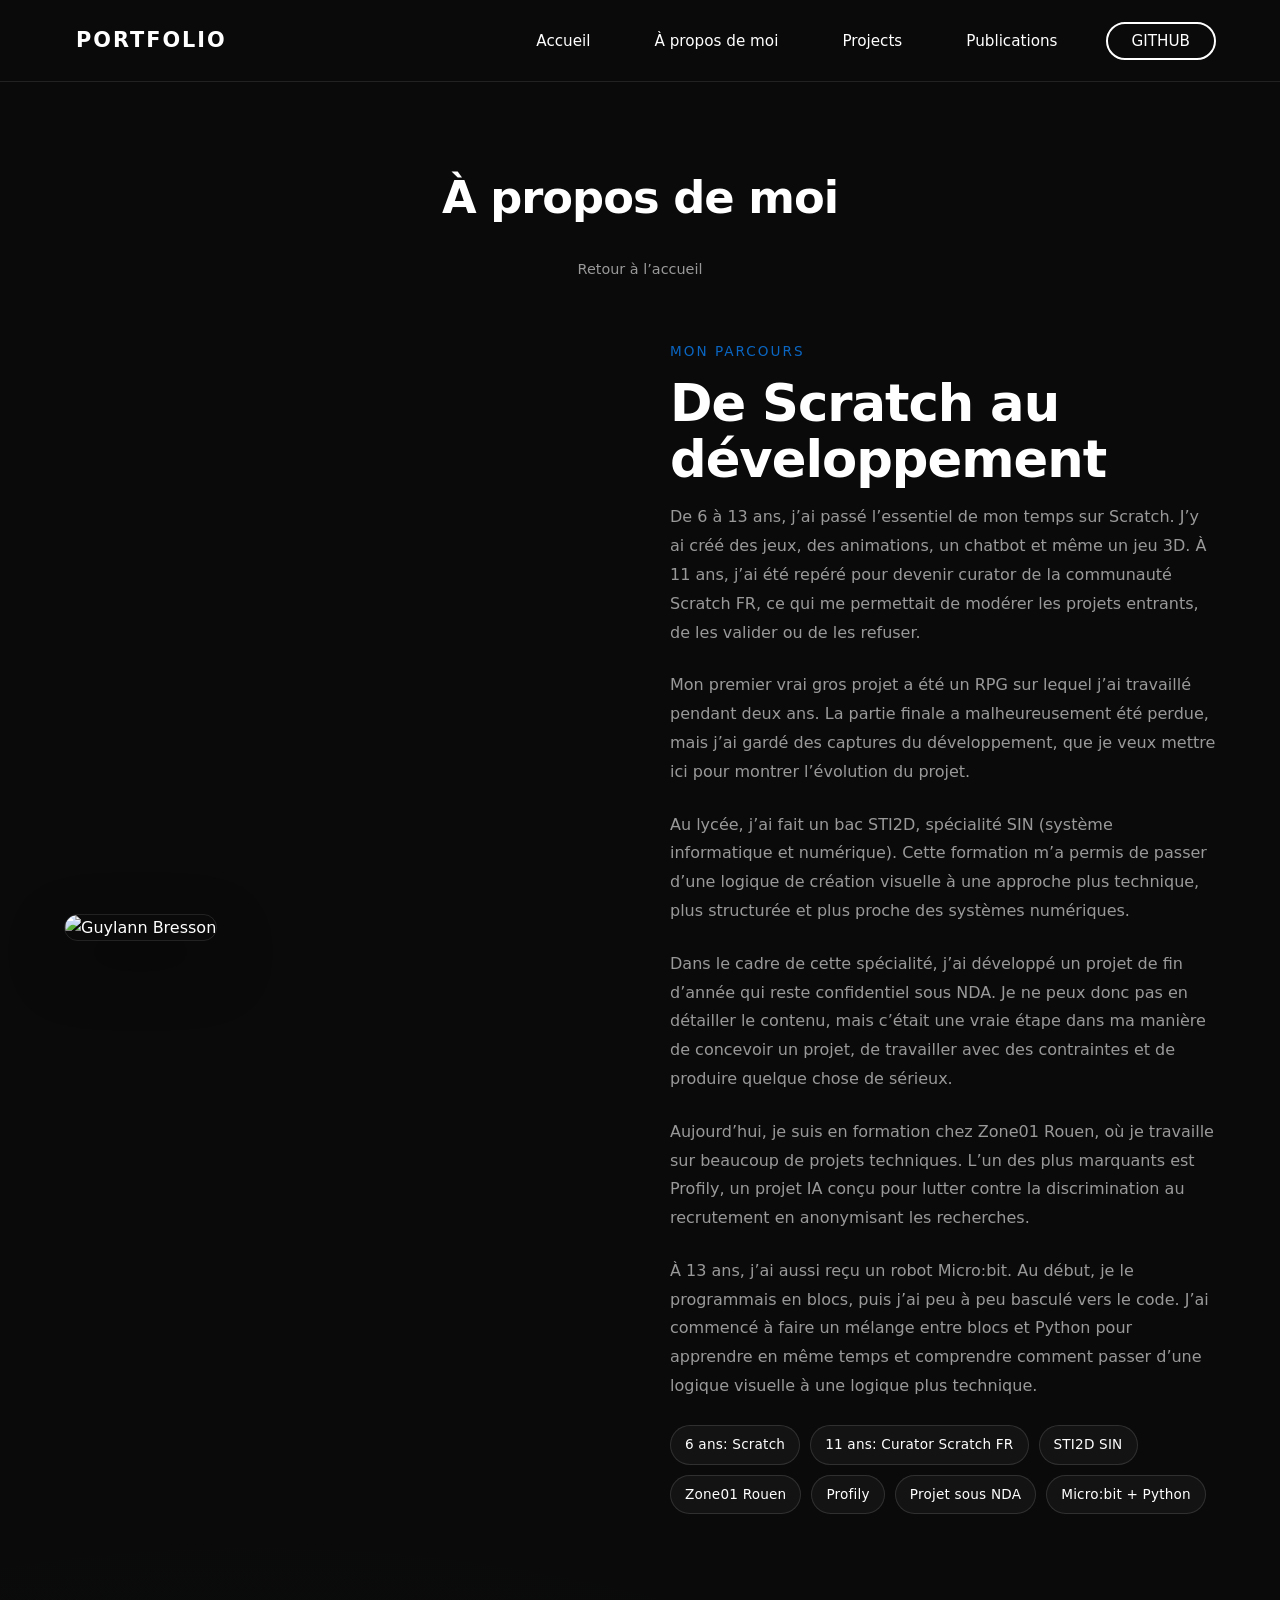
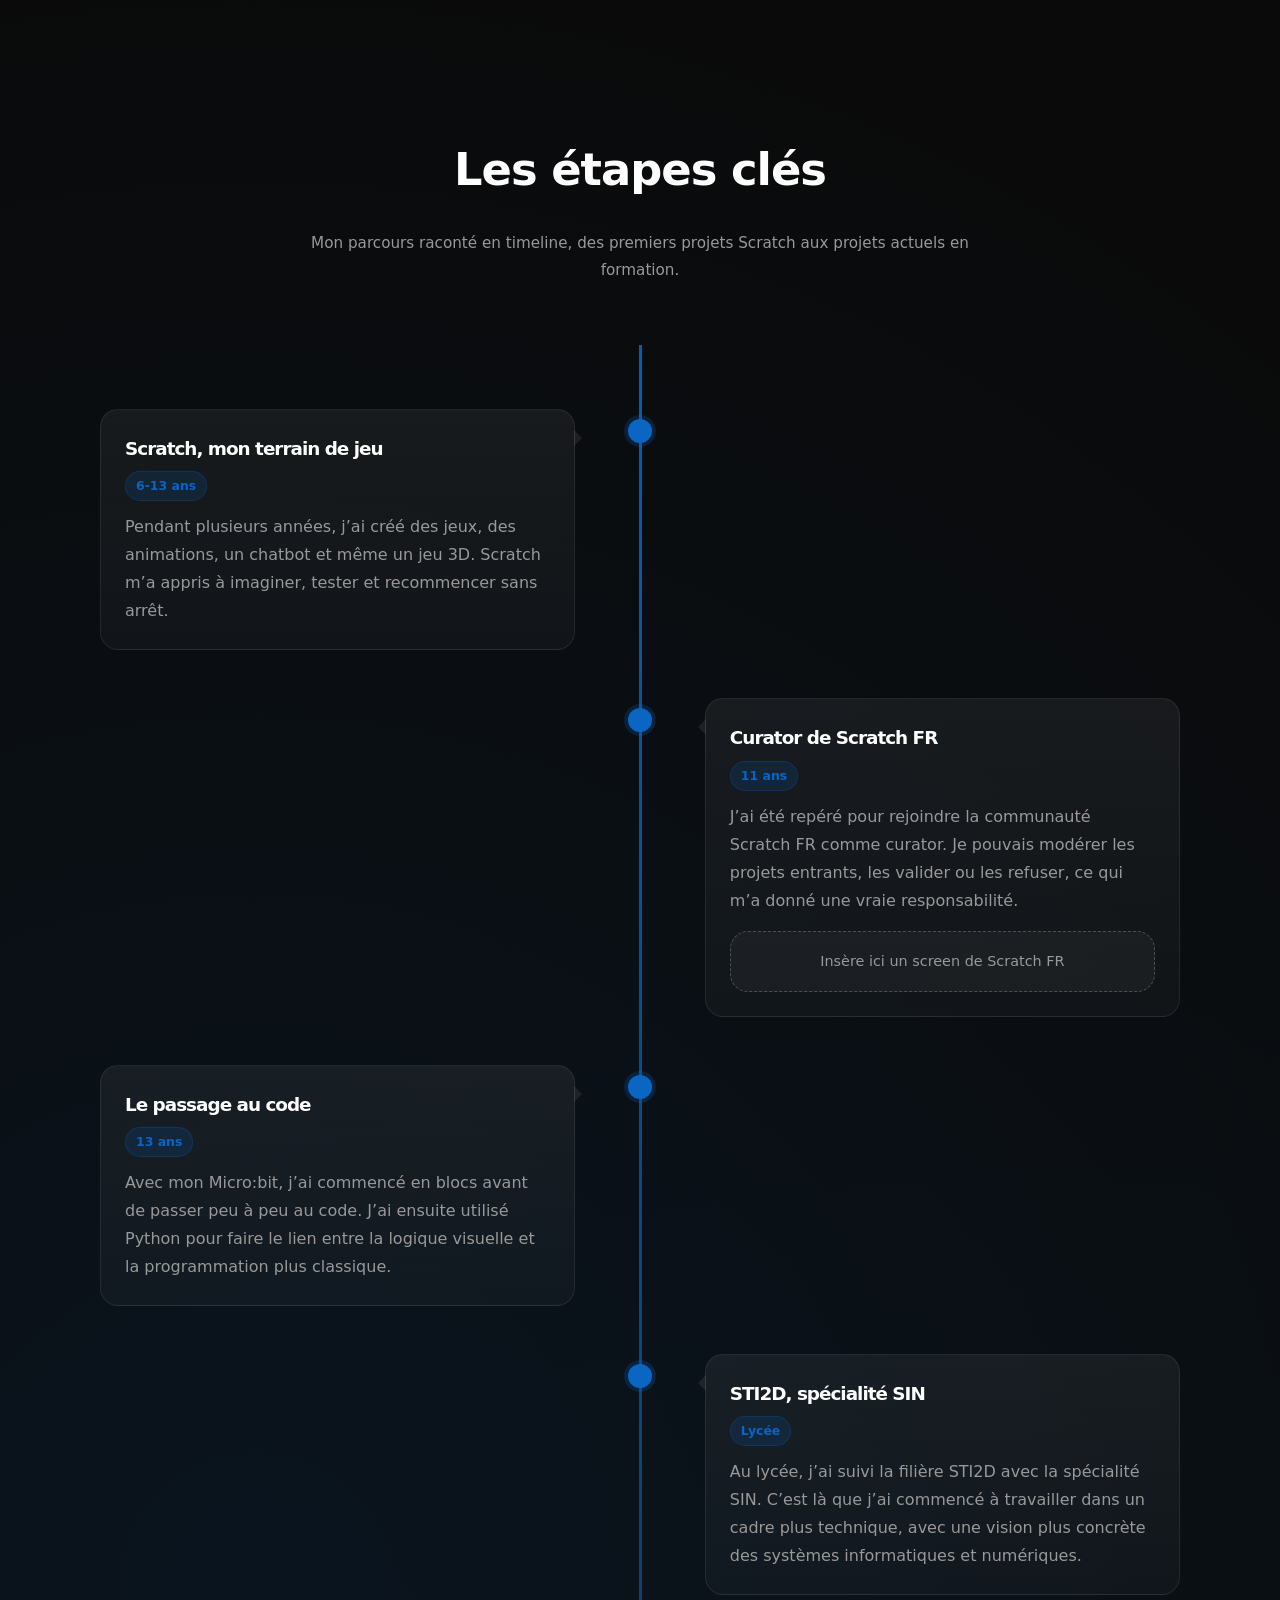
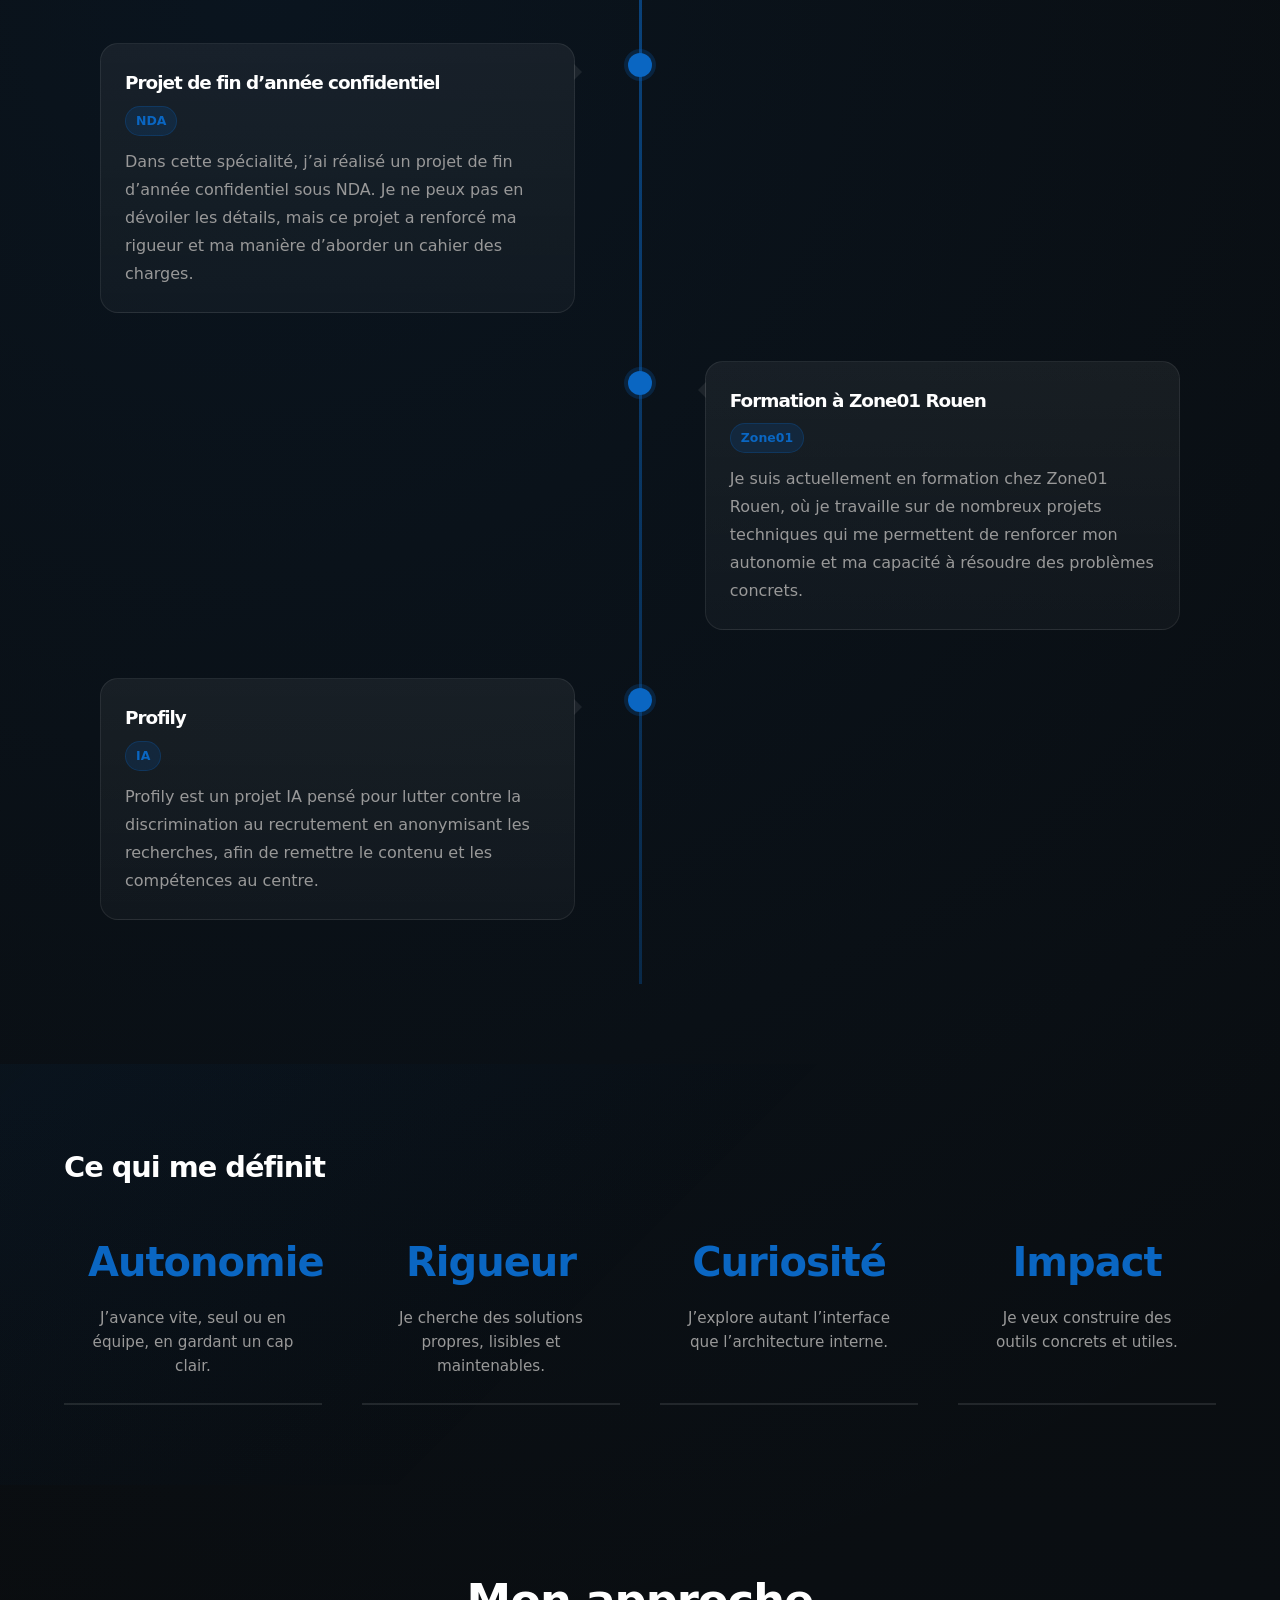
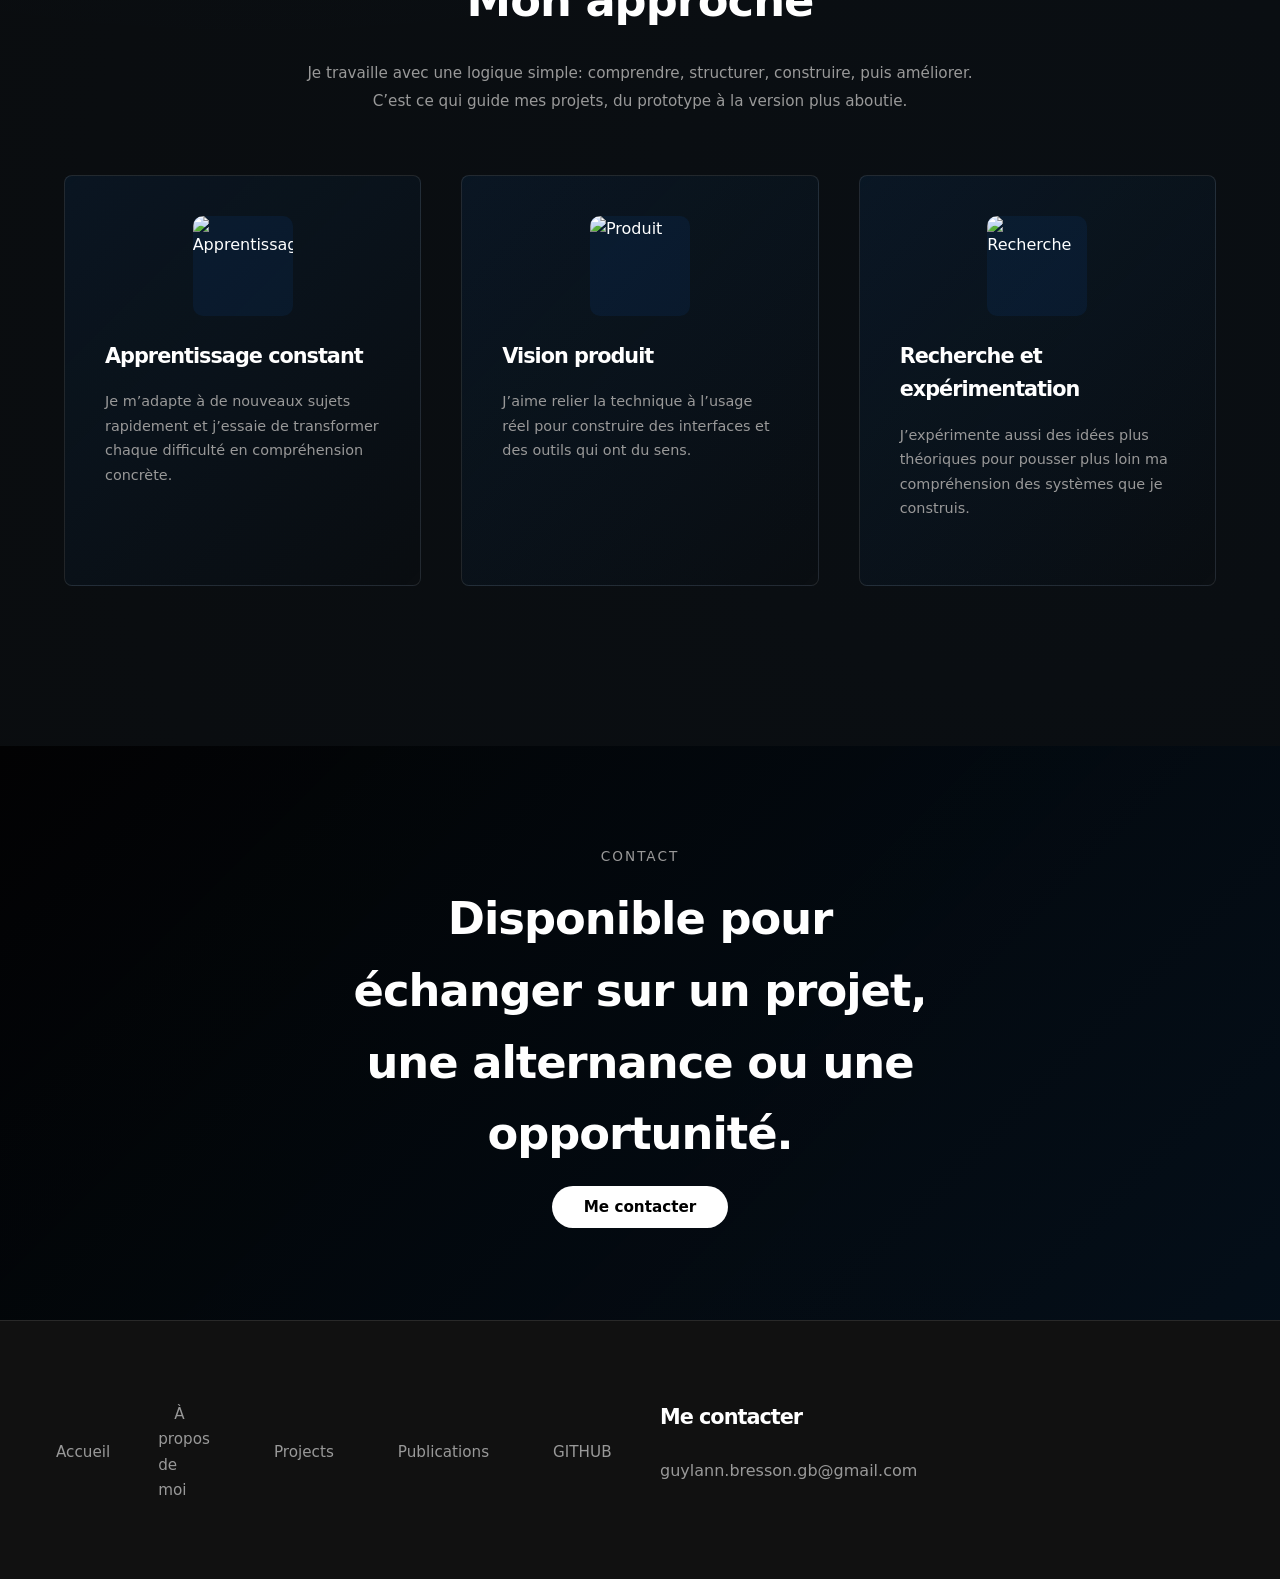
==== aproposdemoi.html @ 9d64cf53 "feat add timeline" ====
<!DOCTYPE html>
<html lang="fr">
<head>
	<meta charset="UTF-8" />
	<meta name="viewport" content="width=device-width, initial-scale=1.0" />
	<meta name="theme-color" content="#0a66c2" />
	<meta name="description" content="Parcours de Guylann Bresson, de Scratch au lycée STI2D SIN, puis vers le développement web et les projets techniques." />

	<title>À propos de moi - BRESSON Guylann</title>
	<link rel="stylesheet" href="styles.css" />
	<link rel="icon" href="./public/img/favicon.png" />
</head>
<body>
	<header class="header">
		<nav class="navbar">
			<div class="navbar-container">
				<div class="navbar-logo">
					<span class="logo-icon"></span>
					<span class="logo-text">PORTFOLIO</span>
				</div>
				<ul class="nav-menu">
					<li><a href="index.html" class="nav-link">Accueil</a></li>
					<li><a href="#about" class="nav-link">À propos de moi</a></li>
					<li><a href="index.html#projects" class="nav-link">Projects</a></li>
					<li><a href="index.html#publications" class="nav-link">Publications</a></li>
					<li><a href="https://github.com/nosserb" class="nav-link nav-contact">GITHUB</a></li>
				</ul>
			</div>
		</nav>
	</header>

	<div class="el" aria-hidden="true"></div>

	<main>
		<section id="about" class="about-section">
			<div class="container">
				<h2 class="section-title">À propos de moi</h2>
				<p class="breadcrumb"><a href="index.html">Retour à l’accueil</a></p>

				<div class="about-content">
					<div class="about-image">
						<img src="./public/img/img1.png" alt="Guylann Bresson" />
					</div>
					<div class="about-text">
						<p class="about-label">Mon parcours</p>
						<h3 class="about-heading about-name">De Scratch au développement</h3>
						<p class="about-description">
							De 6 à 13 ans, j’ai passé l’essentiel de mon temps sur Scratch. J’y ai créé des jeux, des animations, un chatbot et même un jeu 3D. À 11 ans, j’ai été repéré pour devenir curator de la communauté Scratch FR, ce qui me permettait de modérer les projets entrants, de les valider ou de les refuser.
						</p>
						<p class="about-description">
							Mon premier vrai gros projet a été un RPG sur lequel j’ai travaillé pendant deux ans. La partie finale a malheureusement été perdue, mais j’ai gardé des captures du développement, que je veux mettre ici pour montrer l’évolution du projet.
						</p>
						<p class="about-description">
							Au lycée, j’ai fait un bac STI2D, spécialité SIN (système informatique et numérique). Cette formation m’a permis de passer d’une logique de création visuelle à une approche plus technique, plus structurée et plus proche des systèmes numériques.
						</p>
						<p class="about-description">
							Dans le cadre de cette spécialité, j’ai développé un projet de fin d’année qui reste confidentiel sous NDA. Je ne peux donc pas en détailler le contenu, mais c’était une vraie étape dans ma manière de concevoir un projet, de travailler avec des contraintes et de produire quelque chose de sérieux.
						</p>
						<p class="about-description">
							Aujourd’hui, je suis en formation chez Zone01 Rouen, où je travaille sur beaucoup de projets techniques. L’un des plus marquants est Profily, un projet IA conçu pour lutter contre la discrimination au recrutement en anonymisant les recherches.
						</p>
						<p class="about-description">
							À 13 ans, j’ai aussi reçu un robot Micro:bit. Au début, je le programmais en blocs, puis j’ai peu à peu basculé vers le code. J’ai commencé à faire un mélange entre blocs et Python pour apprendre en même temps et comprendre comment passer d’une logique visuelle à une logique plus technique.
						</p>
						<div class="about-pills" aria-label="Moments clés">
							<span>6 ans: Scratch</span>
							<span>11 ans: Curator Scratch FR</span>
							<span>STI2D SIN</span>
							<span>Zone01 Rouen</span>
							<span>Profily</span>
							<span>Projet sous NDA</span>
							<span>Micro:bit + Python</span>
						</div>
					</div>
				</div>
			</div>
		</section>

		<section class="timeline-section">
			<div class="container">
				<h2 class="section-title">Les étapes clés</h2>
				<p class="section-subtitle">
					Mon parcours raconté en timeline, des premiers projets Scratch aux projets actuels en formation.
				</p>

				<section id="cd-timeline" class="cd-container" aria-label="Timeline du parcours">
					<div class="cd-timeline-block">
						<div class="cd-timeline-img"></div>
						<div class="cd-timeline-content">
							<h3>Scratch, mon terrain de jeu</h3>
							<span class="cd-date">6-13 ans</span>
							<p>Pendant plusieurs années, j’ai créé des jeux, des animations, un chatbot et même un jeu 3D. Scratch m’a appris à imaginer, tester et recommencer sans arrêt.</p>
						</div>
					</div>

					<div class="cd-timeline-block">
						<div class="cd-timeline-img"></div>
						<div class="cd-timeline-content">
							<h3>Curator de Scratch FR</h3>
							<span class="cd-date">11 ans</span>
							<p>J’ai été repéré pour rejoindre la communauté Scratch FR comme curator. Je pouvais modérer les projets entrants, les valider ou les refuser, ce qui m’a donné une vraie responsabilité.</p>
							<div class="story-screenshot" aria-label="Emplacement du screen Scratch">
								<span>Insère ici un screen de Scratch FR</span>
							</div>
						</div>
					</div>

					<div class="cd-timeline-block">
						<div class="cd-timeline-img"></div>
						<div class="cd-timeline-content">
							<h3>Le passage au code</h3>
							<span class="cd-date">13 ans</span>
							<p>Avec mon Micro:bit, j’ai commencé en blocs avant de passer peu à peu au code. J’ai ensuite utilisé Python pour faire le lien entre la logique visuelle et la programmation plus classique.</p>
						</div>
					</div>

					<div class="cd-timeline-block">
						<div class="cd-timeline-img"></div>
						<div class="cd-timeline-content">
							<h3>STI2D, spécialité SIN</h3>
							<span class="cd-date">Lycée</span>
							<p>Au lycée, j’ai suivi la filière STI2D avec la spécialité SIN. C’est là que j’ai commencé à travailler dans un cadre plus technique, avec une vision plus concrète des systèmes informatiques et numériques.</p>
						</div>
					</div>

					<div class="cd-timeline-block">
						<div class="cd-timeline-img"></div>
						<div class="cd-timeline-content">
							<h3>Projet de fin d’année confidentiel</h3>
							<span class="cd-date">NDA</span>
							<p>Dans cette spécialité, j’ai réalisé un projet de fin d’année confidentiel sous NDA. Je ne peux pas en dévoiler les détails, mais ce projet a renforcé ma rigueur et ma manière d’aborder un cahier des charges.</p>
						</div>
					</div>

					<div class="cd-timeline-block">
						<div class="cd-timeline-img"></div>
						<div class="cd-timeline-content">
							<h3>Formation à Zone01 Rouen</h3>
							<span class="cd-date">Zone01</span>
							<p>Je suis actuellement en formation chez Zone01 Rouen, où je travaille sur de nombreux projets techniques qui me permettent de renforcer mon autonomie et ma capacité à résoudre des problèmes concrets.</p>
						</div>
					</div>

					<div class="cd-timeline-block">
						<div class="cd-timeline-img"></div>
						<div class="cd-timeline-content">
							<h3>Profily</h3>
							<span class="cd-date">IA</span>
							<p>Profily est un projet IA pensé pour lutter contre la discrimination au recrutement en anonymisant les recherches, afin de remettre le contenu et les compétences au centre.</p>
						</div>
					</div>
				</section>
			</div>
		</section>

		<section class="skills-section">
			<div class="container">
				<h3 class="skills-title">Ce qui me définit</h3>
				<div class="stats-grid">
					<div class="stat-item">
						<h4 class="stat-number">Autonomie</h4>
						<p class="stat-label">J’avance vite, seul ou en équipe, en gardant un cap clair.</p>
					</div>
					<div class="stat-item">
						<h4 class="stat-number">Rigueur</h4>
						<p class="stat-label">Je cherche des solutions propres, lisibles et maintenables.</p>
					</div>
					<div class="stat-item">
						<h4 class="stat-number">Curiosité</h4>
						<p class="stat-label">J’explore autant l’interface que l’architecture interne.</p>
					</div>
					<div class="stat-item">
						<h4 class="stat-number">Impact</h4>
						<p class="stat-label">Je veux construire des outils concrets et utiles.</p>
					</div>
				</div>
			</div>
		</section>

		<section class="projects-section">
			<div class="container">
				<h2 class="section-title">Mon approche</h2>
				<p class="section-subtitle">
					Je travaille avec une logique simple: comprendre, structurer, construire, puis améliorer. C’est ce qui guide mes projets, du prototype à la version plus aboutie.
				</p>

				<div class="projects-grid">
					<article class="project-card">
						<div class="project-logo">
							<img src="./public/img/zone01.png" alt="Apprentissage" />
						</div>
						<h3 class="project-title">Apprentissage constant</h3>
						<p class="project-description">
							Je m’adapte à de nouveaux sujets rapidement et j’essaie de transformer chaque difficulté en compréhension concrète.
						</p>
					</article>

					<article class="project-card">
						<div class="project-logo">
							<img src="./public/img/zone01.png" alt="Produit" />
						</div>
						<h3 class="project-title">Vision produit</h3>
						<p class="project-description">
							J’aime relier la technique à l’usage réel pour construire des interfaces et des outils qui ont du sens.
						</p>
					</article>

					<article class="project-card">
						<div class="project-logo">
							<img src="./public/img/zone01.png" alt="Recherche" />
						</div>
						<h3 class="project-title">Recherche et expérimentation</h3>
						<p class="project-description">
							J’expérimente aussi des idées plus théoriques pour pousser plus loin ma compréhension des systèmes que je construis.
						</p>
					</article>
				</div>
			</div>
		</section>

		<section class="cta-section">
			<div class="cta-content">
				<p class="cta-label">Contact</p>
				<h2 class="cta-title">Disponible pour échanger sur un projet, une alternance ou une opportunité.</h2>
				<a class="btn btn-light" href="mailto:guylann.bresson.gb@gmail.com">Me contacter</a>
			</div>
		</section>
	</main>

	<footer class="footer">
		<div class="footer-content">
			<div class="footer-section">
				<ul class="nav-menu">
					<li><a href="index.html" class="nav-link">Accueil</a></li>
					<li><a href="#about" class="nav-link">À propos de moi</a></li>
					<li><a href="index.html#projects" class="nav-link">Projects</a></li>
					<li><a href="index.html#publications" class="nav-link">Publications</a></li>
					<li><a href="https://github.com/nosserb" class="nav-link">GITHUB</a></li>
				</ul>
			</div>
			<div class="footer-section">
				<h4>Me contacter</h4>
				<ul>
					<li>guylann.bresson.gb@gmail.com</li>
				</ul>
			</div>
		</div>
	</footer>

	<script src="script.js" defer></script>
</body>
</html>
---- styles.css ----
:root {
  --color-dark: #000000;
  --color-dark-bg: #0a0a0a;
  --color-text: #ffffff;
  --color-text-secondary: #999999;
  --color-primary: #ffffff;
  --color-accent: #0a66c2;
  --color-border: rgba(255, 255, 255, 0.1);
  --color-shadow: rgba(0, 0, 0, 0.5);

  --spacing-xs: 8px;
  --spacing-sm: 12px;
  --spacing-md: 16px;
  --spacing-lg: 24px;
  --spacing-xl: 32px;

  --border-radius: 8px;
  --font-family: system-ui, -apple-system, "Segoe UI", Roboto, "Helvetica Neue", Arial, sans-serif;
  --line-height: 1.6;
}

*,
*::before,
*::after {
  box-sizing: border-box;
  margin: 0;
  padding: 0;
}

html {
  scroll-behavior: smooth;
}

body {
  font-family: var(--font-family);
  font-size: 1rem;
  line-height: var(--line-height);
  color: var(--color-text);
  background-color: var(--color-dark-bg);
  background-image: radial-gradient(circle at 20% 50%, rgba(10, 102, 194, 0.1) 0%, transparent 50%), 
                    radial-gradient(circle at 80% 80%, rgba(10, 102, 194, 0.05) 0%, transparent 50%);
}

.el {
  --size: 20px;
  position: fixed;
  inset: 0;
  z-index: 0;
  pointer-events: none;
  background: conic-gradient(from 180deg at 50% 70%, hsla(0, 0%, 98%, 1) 0deg, #eec32d 72deg, #ec4b4b 144deg, #709ab9 216deg, #4dffbf 288deg, hsla(0, 0%, 98%, 1) 1turn);
  mask:
    radial-gradient(circle at 50% 50%, white 2px, transparent 2.5px) 50% 50% / var(--size) var(--size),
    url("https://assets.codepen.io/605876/noise-mask.png") 256px 50% / 256px 256px;
  mask-composite: intersect;
  opacity: 0.5;
  animation: flicker 20s infinite linear;
}

header,
main,
footer {
  position: relative;
  z-index: 1;
}

@keyframes flicker {
  to {
    mask-position: 50% 50%, 0 50%;
  }
}

h1, h2, h3, h4, h5, h6 {
  margin-bottom: var(--spacing-md);
  font-weight: 700;
  letter-spacing: -1px;
}

h1 {
  font-size: 3.5rem;
  color: var(--color-text);
}

h2 {
  font-size: 2.8rem;
  color: var(--color-text);
}

h3 {
  font-size: 1.8rem;
  color: var(--color-text);
}

h4 {
  font-size: 1.3rem;
  color: var(--color-text);
}

a {
  color: var(--color-text);
  text-decoration: none;
  transition: opacity 0.3s ease;
}

a:hover {
  opacity: 0.8;
}

button {
  cursor: pointer;
  border: none;
  font-family: inherit;
  transition: all 0.3s ease;
}

.container {
  max-width: 1200px;
  margin: 0 auto;
  padding: 0 var(--spacing-lg);
}

/* ============================================================
   HEADER & NAVIGATION
   ============================================================ */
.header {
  background-color: transparent;
  padding: var(--spacing-lg) 0;
  position: sticky;
  top: 0;
  z-index: 1000;
  border-bottom: 1px solid var(--color-border);
}

.navbar-container {
  max-width: 1200px;
  margin: 0 auto;
  padding: 0 var(--spacing-lg);
  display: flex;
  justify-content: space-between;
  align-items: center;
}

.navbar-logo {
  display: flex;
  align-items: center;
  gap: var(--spacing-sm);
  font-size: 1.3rem;
  font-weight: 700;
  letter-spacing: 2px;
}

.logo-icon {
  font-size: 1.8rem;
}

.nav-menu {
  list-style: none;
  display: flex;
  gap: var(--spacing-xl);
  align-items: center;
}

.nav-link {
  color: var(--color-text);
  font-size: 0.95rem;
  font-weight: 500;
  padding: var(--spacing-sm) var(--spacing-md);
}

.nav-link:hover {
  color: var(--color-accent);
}

.nav-contact {
  border: 2px solid var(--color-text);
  border-radius: 25px;
  padding: 8px 24px;
}

.nav-contact:hover {
  background-color: var(--color-text);
  color: var(--color-dark);
}

/* ============================================================
   ABOUT SECTION
   ============================================================ */
.about-section {
  padding: 80px 0;
}

.section-title {
  text-align: center;
  margin-bottom: var(--spacing-lg);
}

.breadcrumb {
  text-align: center;
  color: var(--color-text-secondary);
  margin-bottom: 60px;
  font-size: 0.9rem;
}

.breadcrumb a {
  color: var(--color-text-secondary);
}

.about-content {
  display: grid;
  grid-template-columns: 1fr 1fr;
  gap: 60px;
  align-items: center;
  margin-bottom: 60px;
}

.about-image img {
  width: 100%;
  border-radius: 24px;
  object-fit: cover;
  box-shadow: 0 24px 60px rgba(0, 0, 0, 0.35);
  border: 1px solid var(--color-border);
}

.about-text {
  position: relative;
  padding: 0;
}

.about-text::before {
  content: none;
}

.about-label {
  color: var(--color-accent);
  font-size: 0.85rem;
  text-transform: uppercase;
  letter-spacing: 2px;
  margin-bottom: var(--spacing-sm);
  padding-top: 0;
}

.about-heading {
  margin-bottom: var(--spacing-sm);
  line-height: 1.1;
  font-size: clamp(2rem, 4vw, 3.2rem);
}

.about-name {
  margin-bottom: var(--spacing-md);
}

.about-role {
  color: var(--color-text);
  font-size: 1.1rem;
  font-weight: 600;
  margin-bottom: var(--spacing-md);
}

.about-pills {
  display: flex;
  flex-wrap: wrap;
  gap: 10px;
  margin-top: var(--spacing-lg);
}

.about-pills span {
  display: inline-flex;
  align-items: center;
  padding: 8px 14px;
  border-radius: 999px;
  border: 1px solid rgba(255, 255, 255, 0.12);
  background: rgba(255, 255, 255, 0.04);
  color: var(--color-text);
  font-size: 0.85rem;
  letter-spacing: 0.2px;
}

.about-description {
  color: var(--color-text-secondary);
  margin-bottom: var(--spacing-lg);
  line-height: 1.8;
}

/* ============================================================
   BUTTONS
   ============================================================ */
.btn {
  padding: 12px 32px;
  border-radius: 25px;
  font-size: 0.95rem;
  font-weight: 600;
  transition: all 0.3s ease;
}

.btn-primary {
  background-color: var(--color-text);
  color: var(--color-dark);
}

.btn-primary:hover {
  background-color: var(--color-accent);
  color: var(--color-text);
  transform: translateY(-2px);
}

.btn-light {
  background-color: var(--color-text);
  color: var(--color-dark);
}

.btn-light:hover {
  background-color: var(--color-accent);
  transform: translateY(-2px);
}

/* ============================================================
   SKILLS SECTION
   ============================================================ */
.skills-section {
  padding: 80px 0;
  background: linear-gradient(135deg, rgba(10, 102, 194, 0.05) 0%, transparent 50%);
}

.skills-title {
  margin-bottom: var(--spacing-md);
}

.skills-subtitle {
  color: var(--color-text-secondary);
  max-width: 600px;
  margin-bottom: 60px;
  line-height: 1.8;
}

.skills-grid {
  display: grid;
  grid-template-columns: repeat(auto-fit, minmax(300px, 1fr));
  gap: 40px;
  margin-bottom: 80px;
}


.skill-header {
  display: flex;
  justify-content: space-between;
  margin-bottom: var(--spacing-md);
  font-size: 0.95rem;
  font-weight: 600;
}

.skill-percent {
  color: var(--color-accent);
}

.progress-bar {
  width: 100%;
  height: 3px;
  background-color: var(--color-border);
  border-radius: 10px;
  overflow: hidden;
}

.progress-fill {
  height: 100%;
  background: linear-gradient(90deg, var(--color-accent), #00d4ff);
  border-radius: 10px;
  transition: width 1s ease;
}

/* ============================================================
   STATS SECTION
   ============================================================ */
.stats-grid {
  display: grid;
  grid-template-columns: repeat(auto-fit, minmax(200px, 1fr));
  gap: 40px;
}

.stat-item {
  text-align: center;
  padding: var(--spacing-lg);
  border-bottom: 2px solid var(--color-border);
}

.stat-number {
  font-size: 2.5rem;
  color: var(--color-accent);
  margin-bottom: var(--spacing-sm);
}

.stat-label {
  color: var(--color-text-secondary);
  font-size: 0.95rem;
}

/* ============================================================
   PROJECTS SECTION
   ============================================================ */
.projects-section {
  padding: 80px 0;
}

.timeline-section {
  padding: 80px 0;
}

.cd-container {
  width: 100%;
  max-width: 1080px;
  margin: 0 auto;
  padding: 8px 0 0;
}

#cd-timeline {
  position: relative;
  padding: 1rem 0;
  margin-top: 1.5rem;
}

#cd-timeline::before {
  content: "";
  position: absolute;
  top: 0;
  left: 14px;
  height: 100%;
  width: 3px;
  background: linear-gradient(180deg, rgba(10, 102, 194, 0.9), rgba(10, 102, 194, 0.3));
}

.cd-timeline-block {
  position: relative;
  margin: 2rem 0;
}

.cd-timeline-img {
  position: absolute;
  top: 10px;
  left: 2px;
  width: 24px;
  height: 24px;
  border-radius: 50%;
  background: var(--color-accent);
  box-shadow: 0 0 0 4px rgba(10, 102, 194, 0.22);
}

.cd-timeline-content {
  position: relative;
  margin-left: 46px;
  border-radius: 18px;
  padding: 20px;
  background: linear-gradient(180deg, rgba(255, 255, 255, 0.06), rgba(255, 255, 255, 0.03));
  border: 1px solid rgba(255, 255, 255, 0.08);
}

.cd-timeline-content::before {
  content: "";
  position: absolute;
  top: 18px;
  right: 100%;
  border: 8px solid transparent;
  border-right-color: rgba(255, 255, 255, 0.08);
}

.cd-timeline-content h3 {
  margin-top: 0;
  margin-bottom: 8px;
  font-size: 1.15rem;
}

.cd-timeline-content p {
  margin: 0;
  color: var(--color-text-secondary);
  line-height: 1.75;
}

.cd-date {
  display: inline-block;
  margin-bottom: 12px;
  padding: 4px 10px;
  border-radius: 999px;
  font-size: 0.78rem;
  font-weight: 600;
  color: var(--color-accent);
  background: rgba(10, 102, 194, 0.16);
  border: 1px solid rgba(10, 102, 194, 0.25);
}

@media only screen and (min-width: 1170px) {
  #cd-timeline::before {
    left: 50%;
    margin-left: -1.5px;
  }

  .cd-timeline-block {
    margin: 3rem 0;
  }

  .cd-timeline-img {
    left: 50%;
    margin-left: -12px;
  }

  .cd-timeline-content {
    width: 44%;
    margin-left: 0;
    padding: 24px;
  }

  .cd-timeline-content::before {
    top: 20px;
    left: 100%;
    right: auto;
    border-color: transparent;
    border-left-color: rgba(255, 255, 255, 0.08);
  }

  .cd-timeline-block:nth-child(even) .cd-timeline-content {
    margin-left: 56%;
  }

  .cd-timeline-block:nth-child(even) .cd-timeline-content::before {
    left: auto;
    right: 100%;
    border-color: transparent;
    border-right-color: rgba(255, 255, 255, 0.08);
  }
}

.section-subtitle {
  text-align: center;
  color: var(--color-text-secondary);
  max-width: 700px;
  margin: 0 auto 60px;
  line-height: 1.8;
  font-size: 0.95rem;
}

.projects-grid {
  display: grid;
  grid-template-columns: repeat(auto-fit, minmax(320px, 1fr));
  gap: 40px;
  margin-bottom: 80px;
}

.project-card {
  background: linear-gradient(135deg, rgba(10, 102, 194, 0.1) 0%, transparent 100%);
  border: 1px solid var(--color-border);
  border-radius: var(--border-radius);
  padding: 40px;
  transition: all 0.3s ease;
  display: flex;
  flex-direction: column;
  height: 100%;
}

.story-card {
  position: relative;
  overflow: hidden;
}

.story-card::after {
  content: "";
  position: absolute;
  inset: auto 0 0 0;
  height: 3px;
  background: linear-gradient(90deg, var(--color-accent), transparent);
}

.story-badge {
  width: auto;
  min-width: 110px;
  padding: 0 18px;
}

.story-badge span {
  color: var(--color-accent);
  font-size: 0.95rem;
  font-weight: 700;
  letter-spacing: 0.5px;
}

.story-screenshot {
  margin-top: var(--spacing-md);
  padding: 18px;
  border-radius: 18px;
  border: 1px dashed rgba(255, 255, 255, 0.22);
  background: rgba(255, 255, 255, 0.04);
  color: var(--color-text-secondary);
  font-size: 0.9rem;
  text-align: center;
}

.project-card:hover {
  border-color: var(--color-accent);
  transform: translateY(-5px);
  box-shadow: 0 20px 40px rgba(10, 102, 194, 0.15);
}

.project-logo {
  width: 100px;
  height: 100px;
  margin: 0 auto var(--spacing-lg);
  background: rgba(10, 102, 194, 0.1);
  border-radius: 10px;
  display: flex;
  align-items: center;
  justify-content: center;
  overflow: hidden;
}

.project-logo1 {
  height: 100px;
  margin: 0 auto var(--spacing-lg);
  background: rgba(10, 102, 194, 0.1);
  border-radius: 10px;
  display: flex;
  align-items: center;
  justify-content: center;
  overflow: hidden;
}

.project-logo1 img {
  width: 100%;
  height: 100%;
  object-fit: cover;
}

.project-logo img {
  width: 100%;
  height: 100%;
  object-fit: cover;
}

.project-title {
  font-size: 1.3rem;
  margin-bottom: var(--spacing-md);
  color: var(--color-text);
}

.project-description {
  color: var(--color-text-secondary);
  margin-bottom: var(--spacing-lg);
  flex-grow: 1;
  line-height: 1.7;
  font-size: 0.9rem;
}

.project-tags {
  display: flex;
  flex-wrap: wrap;
  gap: var(--spacing-sm);
  margin-bottom: var(--spacing-lg);
}

.tag {
  display: inline-block;
  background: rgba(10, 102, 194, 0.2);
  color: var(--color-accent);
  padding: 6px 12px;
  border-radius: 20px;
  font-size: 0.75rem;
  font-weight: 600;
  text-transform: uppercase;
  letter-spacing: 0.5px;
  border: 1px solid rgba(10, 102, 194, 0.3);
}

.project-link {
  color: var(--color-accent);
  font-weight: 600;
  font-size: 0.9rem;
  transition: all 0.3s ease;
  display: inline-block;
}

.project-link:hover {
  color: #00d4ff;
  transform: translateX(5px);
}

/* ============================================================
   PUBLICATIONS SECTION
   ============================================================ */
.publications-section {
  padding: 80px 0;
  background: linear-gradient(135deg, rgba(10, 102, 194, 0.03) 0%, transparent 100%);
}

.publications-grid {
  display: grid;
  grid-template-columns: repeat(auto-fit, minmax(340px, 1fr));
  gap: 40px;
  margin-bottom: 80px;
}

.publication-card {
  background: rgba(10, 10, 10, 0.8);
  border: 1px solid var(--color-border);
  border-radius: var(--border-radius);
  padding: 40px;
  transition: all 0.3s ease;
  display: flex;
  flex-direction: column;
  height: 100%;
  backdrop-filter: blur(10px);
}

.publication-card:hover {
  border-color: var(--color-accent);
  transform: translateY(-5px);
  box-shadow: 0 25px 50px rgba(10, 102, 194, 0.2);
  background: rgba(10, 30, 60, 0.5);
}

.publication-header {
  display: flex;
  gap: var(--spacing-lg);
  margin-bottom: var(--spacing-lg);
  align-items: flex-start;
}

.publication-icon {
  font-size: 2rem;
  min-width: 60px;
}

.publication-meta {
  display: flex;
  flex-direction: column;
  gap: var(--spacing-xs);
}

.publication-date {
  color: var(--color-accent);
  font-weight: 600;
  font-size: 0.85rem;
}

.publication-type {
  color: var(--color-text-secondary);
  font-size: 0.75rem;
  text-transform: uppercase;
  letter-spacing: 1px;
}

.publication-title {
  font-size: 1.2rem;
  margin-bottom: var(--spacing-md);
  color: var(--color-text);
  line-height: 1.4;
}

.publication-authors {
  color: var(--color-text-secondary);
  font-size: 0.85rem;
  margin-bottom: var(--spacing-md);
  line-height: 1.6;
}

.publication-authors strong {
  color: var(--color-text);
}

.publication-abstract {
  color: var(--color-text-secondary);
  margin-bottom: var(--spacing-lg);
  flex-grow: 1;
  line-height: 1.7;
  font-size: 0.9rem;
}

.publication-tags {
  display: flex;
  flex-wrap: wrap;
  gap: var(--spacing-sm);
  margin-bottom: var(--spacing-lg);
}

.pub-tag {
  display: inline-block;
  background: rgba(10, 102, 194, 0.15);
  color: #00d4ff;
  padding: 5px 12px;
  border-radius: 15px;
  font-size: 0.7rem;
  font-weight: 600;
  text-transform: uppercase;
  letter-spacing: 0.5px;
  border: 1px solid rgba(0, 212, 255, 0.2);
}

.publication-footer {
  display: flex;
  justify-content: space-between;
  align-items: center;
  padding-top: var(--spacing-lg);
  border-top: 1px solid var(--color-border);
}

.publication-doi {
  color: var(--color-text-secondary);
  font-size: 0.75rem;
  font-family: 'Courier New', monospace;
}

.publication-link {
  color: var(--color-accent);
  font-weight: 600;
  font-size: 0.85rem;
  transition: all 0.3s ease;
  display: inline-flex;
  align-items: center;
  gap: 5px;
}

.publication-link:hover {
  color: #00d4ff;
  transform: translateX(5px);
}

/* ============================================================
   CTA SECTION
   ============================================================ */
.cta-section {
  padding: 100px var(--spacing-lg);
  background: linear-gradient(135deg, rgba(0, 0, 0, 0.5) 0%, rgba(10, 102, 194, 0.1) 100%), 
              url('https://via.placeholder.com/1200x400?text=CTA+Background') center/cover;
  text-align: center;
  position: relative;
}

.cta-section::before {
  content: '';
  position: absolute;
  inset: 0;
  background: rgba(0, 0, 0, 0.6);
  z-index: -1;
}

.cta-content {
  position: relative;
  z-index: 1;
}

.cta-label {
  color: var(--color-text-secondary);
  font-size: 0.85rem;
  text-transform: uppercase;
  letter-spacing: 2px;
  margin-bottom: var(--spacing-md);
}

.cta-title {
  margin-bottom: var(--spacing-lg);
  max-width: 600px;
  margin-left: auto;
  margin-right: auto;
}

/* ============================================================
   FOOTER
   ============================================================ */
.footer {
  background-color: #111111;
  padding: 80px var(--spacing-lg) 20px;
  border-top: 1px solid var(--color-border);
}

.footer-content {
  max-width: 1200px;
  margin: 0 auto;
  display: grid;
  grid-template-columns: repeat(auto-fit, minmax(250px, 1fr));
  gap: 40px;
  margin-bottom: 40px;
}

.footer-section h4 {
  margin-bottom: var(--spacing-lg);
}

.footer-section ul {
  list-style: none;
}

.footer-section li {
  color: var(--color-text-secondary);
  margin-bottom: var(--spacing-md);
  transition: color 0.3s ease;
}

.footer-section a {
  color: var(--color-text-secondary);
}

.footer-section a:hover {
  color: var(--color-text);
}

.footer-logo {
  display: flex;
  align-items: center;
  gap: var(--spacing-sm);
  margin-bottom: var(--spacing-lg);
  font-size: 1rem;
  font-weight: 700;
}

.studio-text {
  font-size: 0.8rem;
}

.footer-section p {
  color: var(--color-text-secondary);
  margin-bottom: var(--spacing-lg);
  line-height: 1.8;
}

.social-links {
  display: flex;
  gap: var(--spacing-md);
}

.social-icon {
  width: 40px;
  height: 40px;
  border: 2px solid var(--color-border);
  border-radius: 50%;
  display: flex;
  align-items: center;
  justify-content: center;
  transition: all 0.3s ease;
}

.social-icon:hover {
  background-color: var(--color-accent);
  border-color: var(--color-accent);
  color: var(--color-dark);
}

.footer-bottom {
  max-width: 1200px;
  margin: 0 auto;
  text-align: center;
  color: var(--color-text-secondary);
  font-size: 0.85rem;
  padding-top: var(--spacing-lg);
}

/* ============================================================
   RESPONSIVE
   ============================================================ */
@media (max-width: 768px) {
  h1 {
    font-size: 2.5rem;
  }

  h2 {
    font-size: 1.8rem;
  }

  .nav-menu {
    gap: var(--spacing-md);
  }

  .about-content {
    grid-template-columns: 1fr;
    gap: 40px;
  }

  .about-text {
    padding: 24px;
  }

  .skills-grid {
    grid-template-columns: 1fr;
  }

  .stats-grid {
    grid-template-columns: repeat(2, 1fr);
  }

  .projects-grid {
    grid-template-columns: 1fr;
  }

  .publications-grid {
    grid-template-columns: 1fr;
  }

  .cta-section {
    padding: 60px var(--spacing-md);
  }

  .footer-content {
    grid-template-columns: 1fr;
  }
}

.scrollport {
  --scroll-gap: 2.5rem;
  --scroll-padding: 2.5rem;

  -webkit-mask-image: linear-gradient(to right, transparent, #000 12%, #000 88%, transparent);
  mask-image: linear-gradient(to right, transparent, #000 12%, #000 88%, transparent);

  overflow-x: auto;
  overscroll-behavior-x: contain;

  display: flex;
  gap: var(--scroll-gap);
  align-items: start;
  padding: var(--scroll-padding);
}

.scrollport > .project-card {
  flex: 0 0 auto;
  width: min(88vw, 360px);
  max-width: 360px;
  height: auto;
}

@media (max-width: 768px) {
  .scrollport {
    --scroll-gap: 1rem;
    --scroll-padding: 1rem;
  }

  .scrollport > .project-card {
    width: min(92vw, 340px);
  }
}
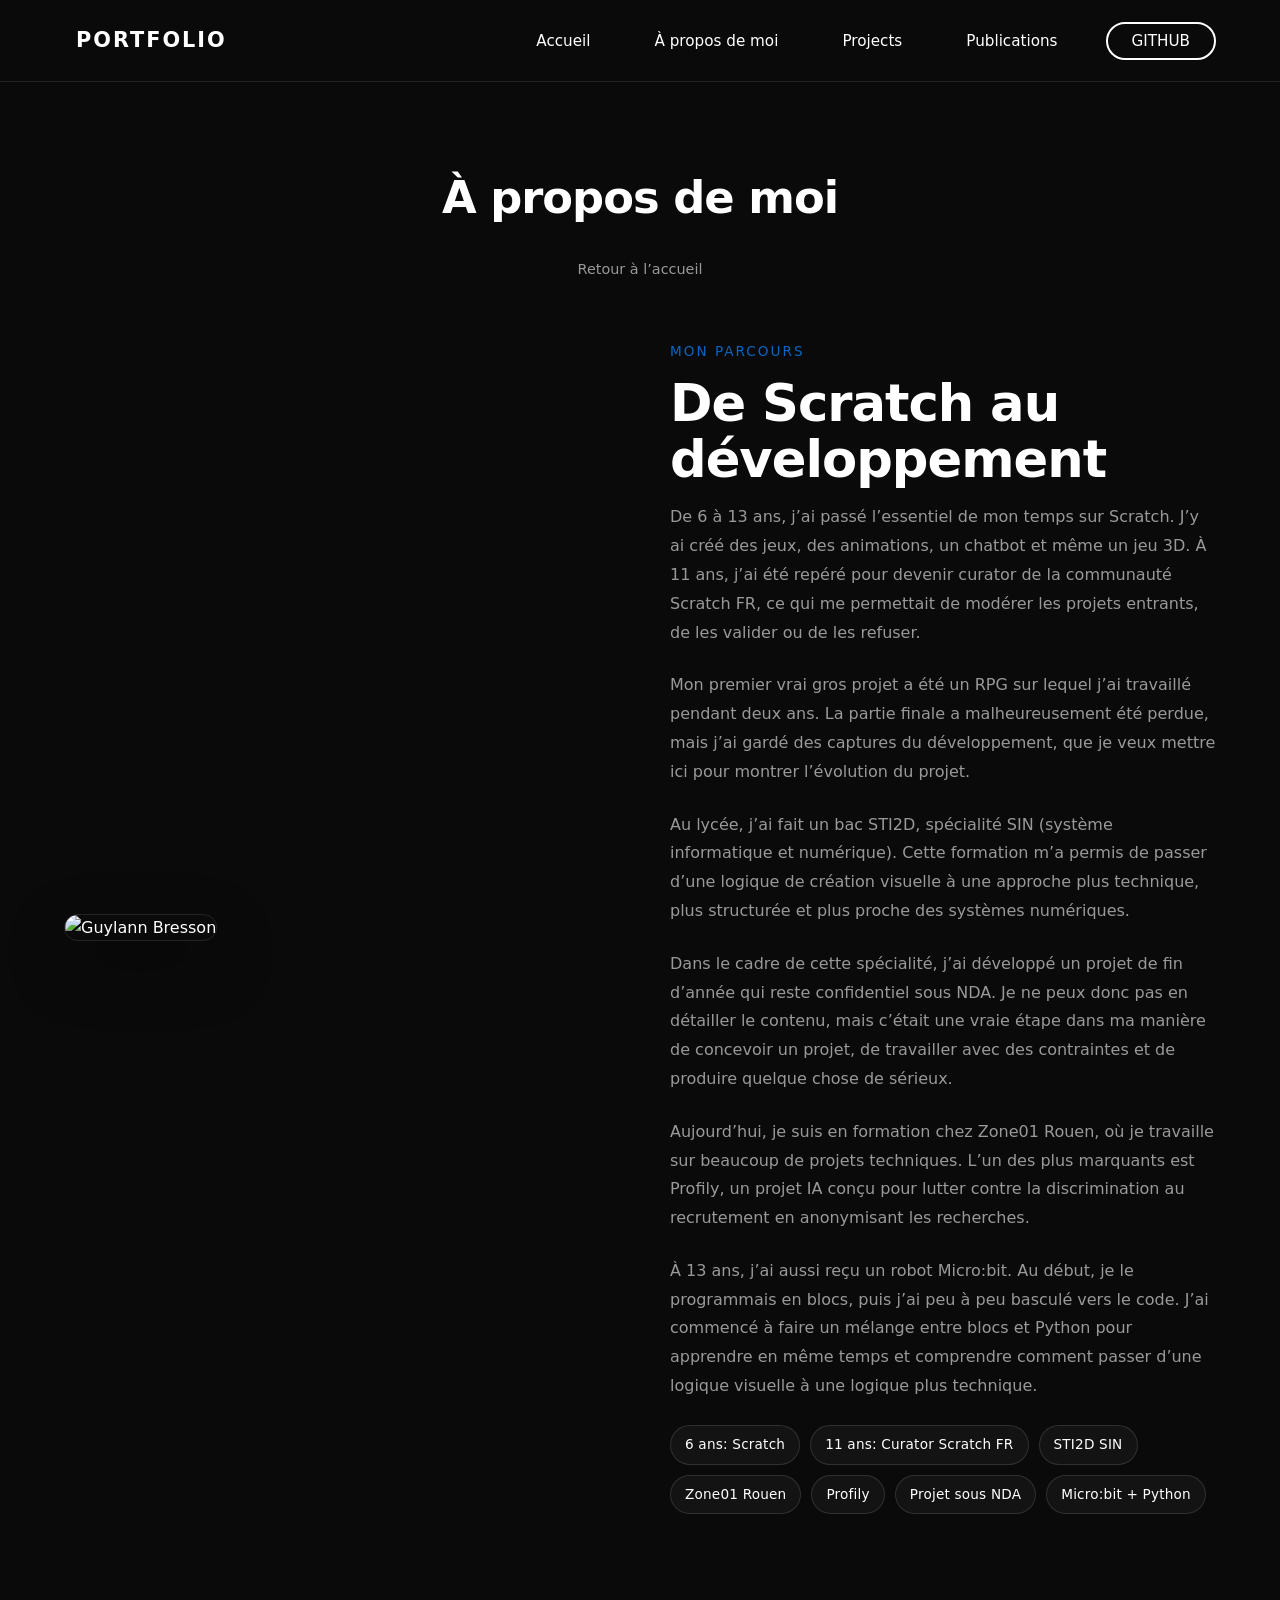
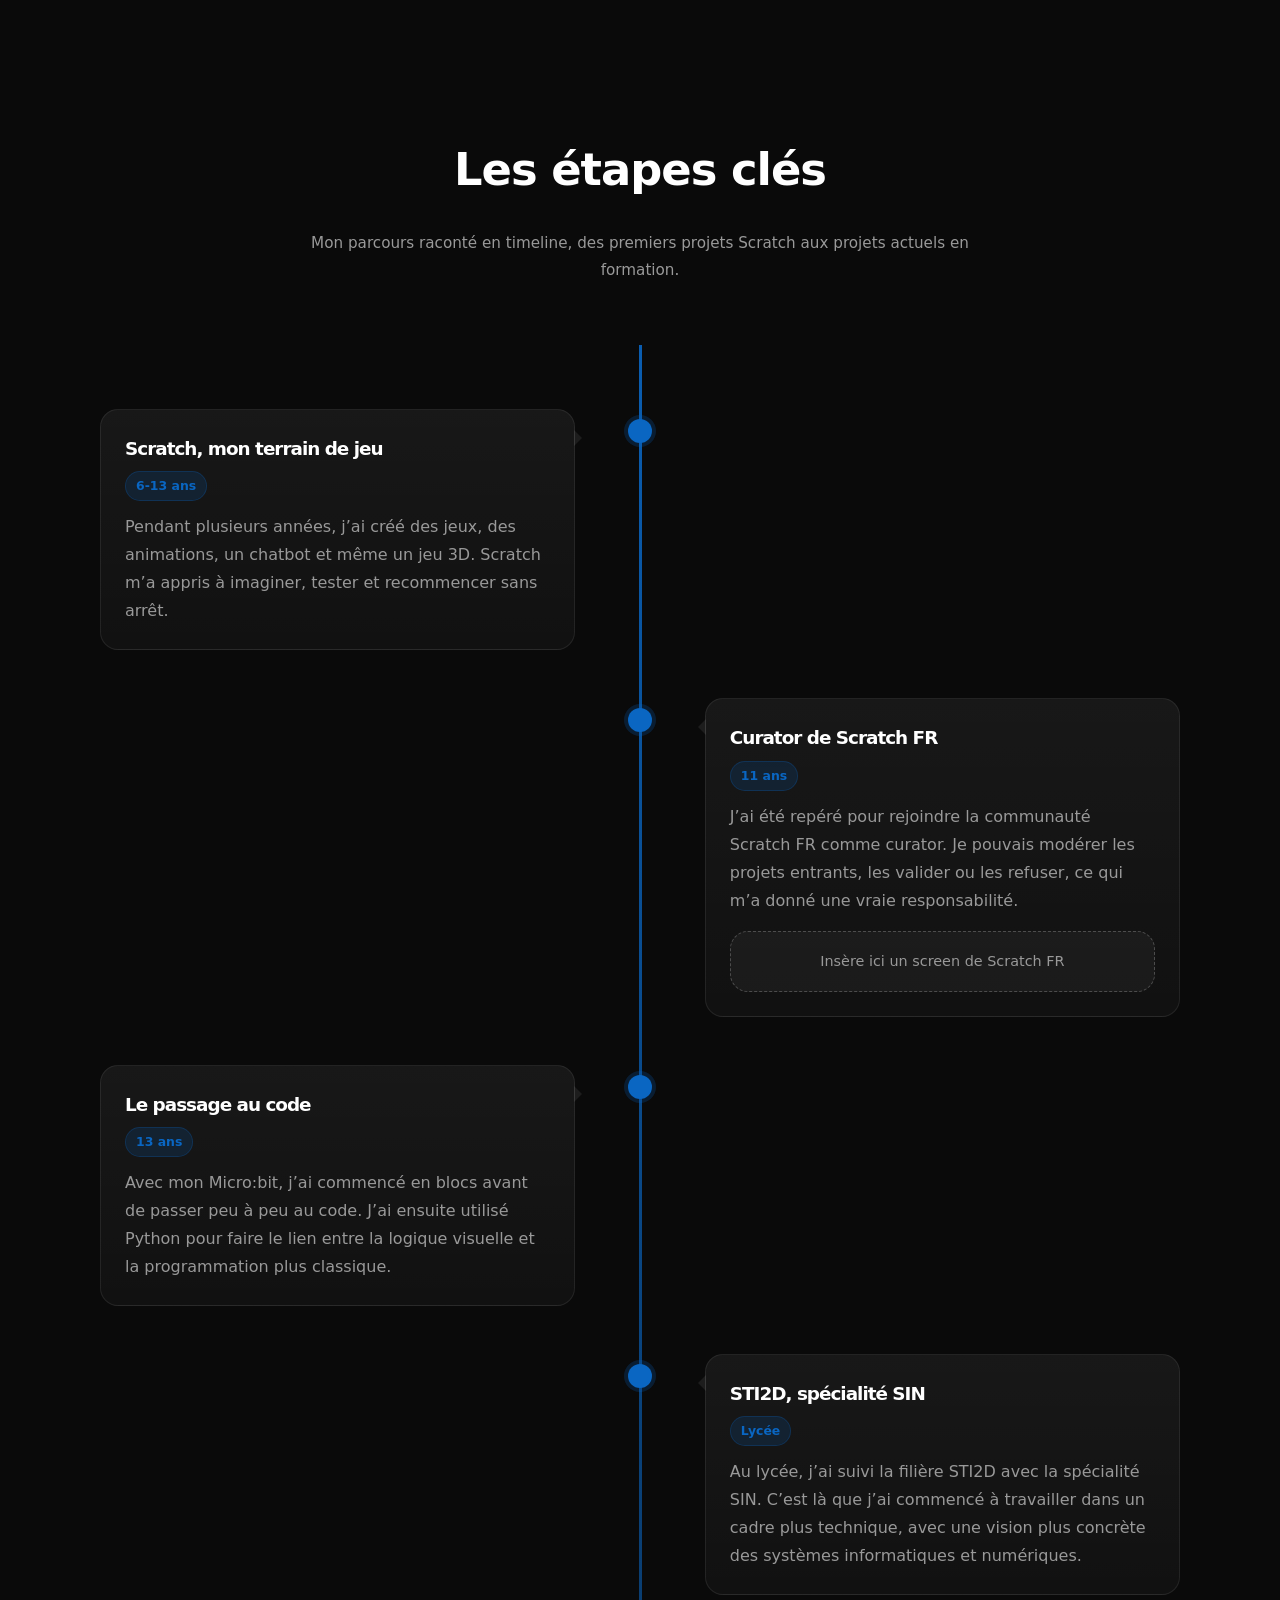
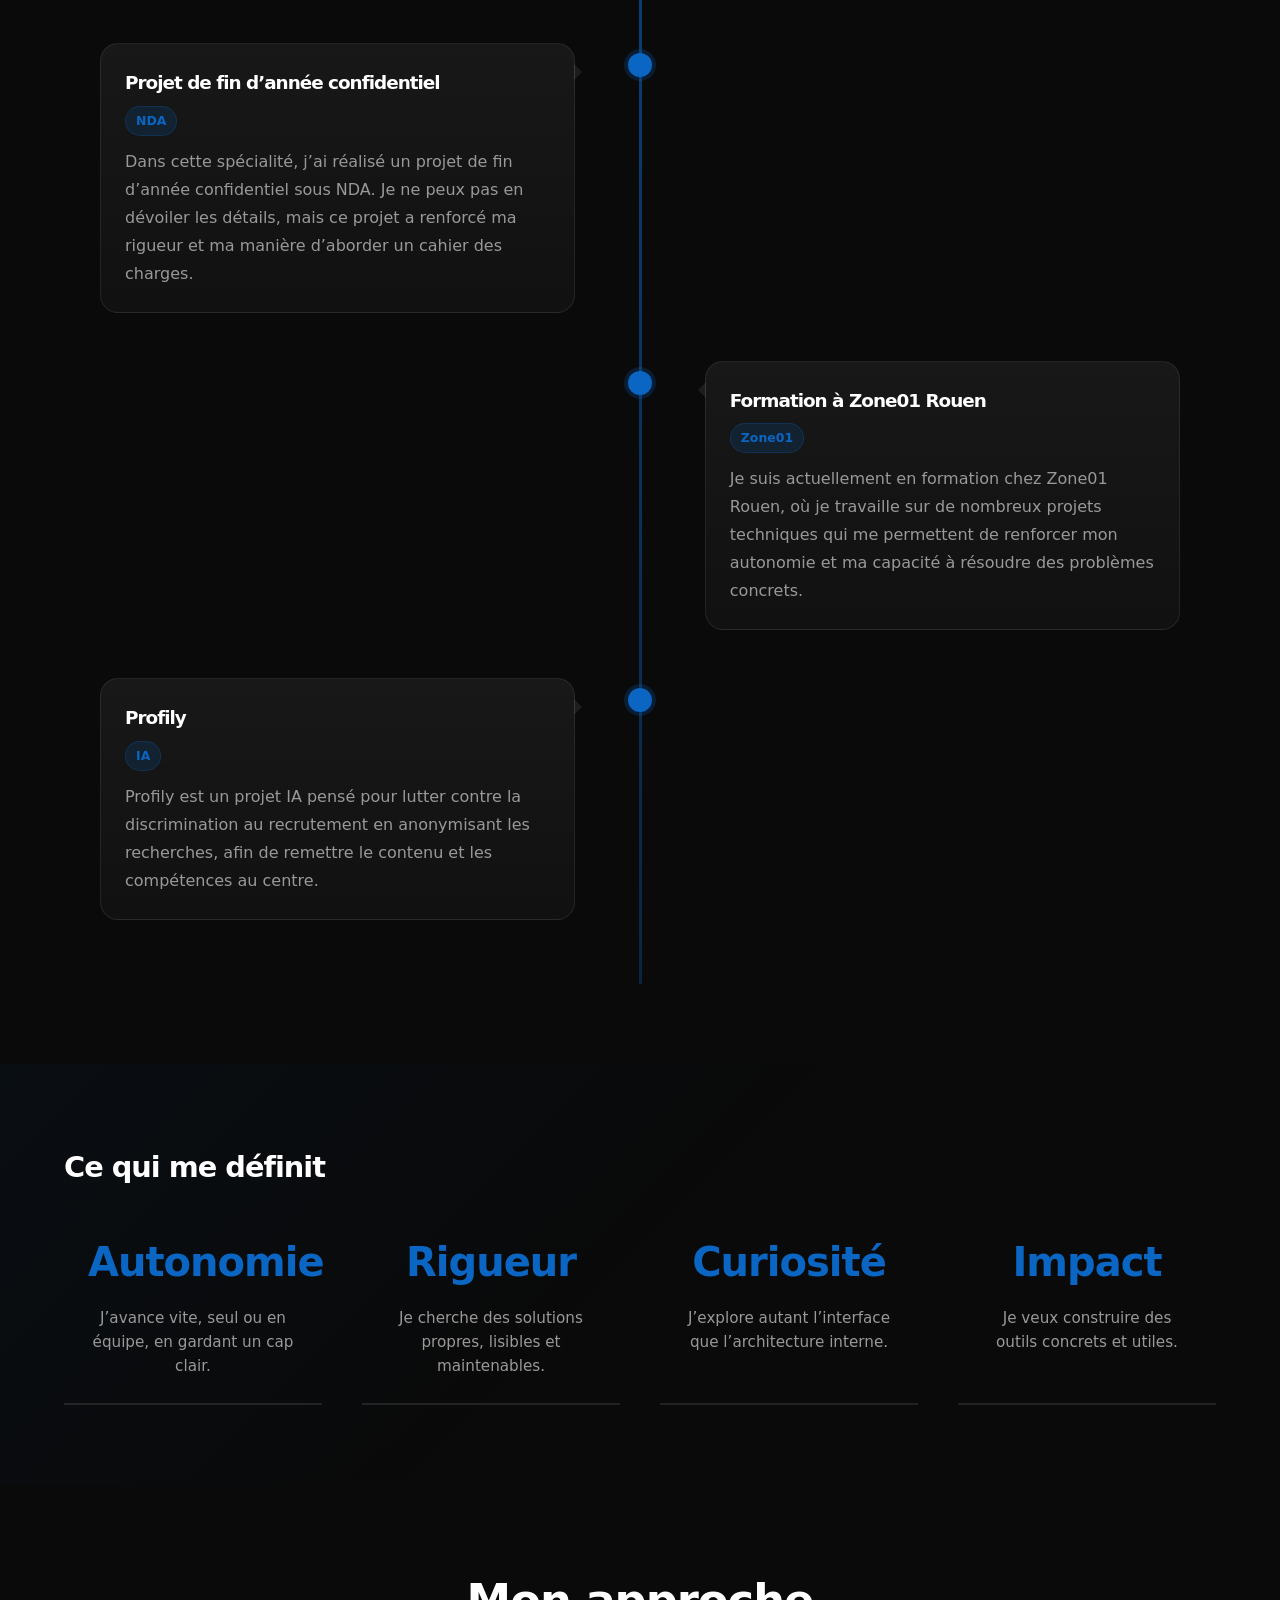
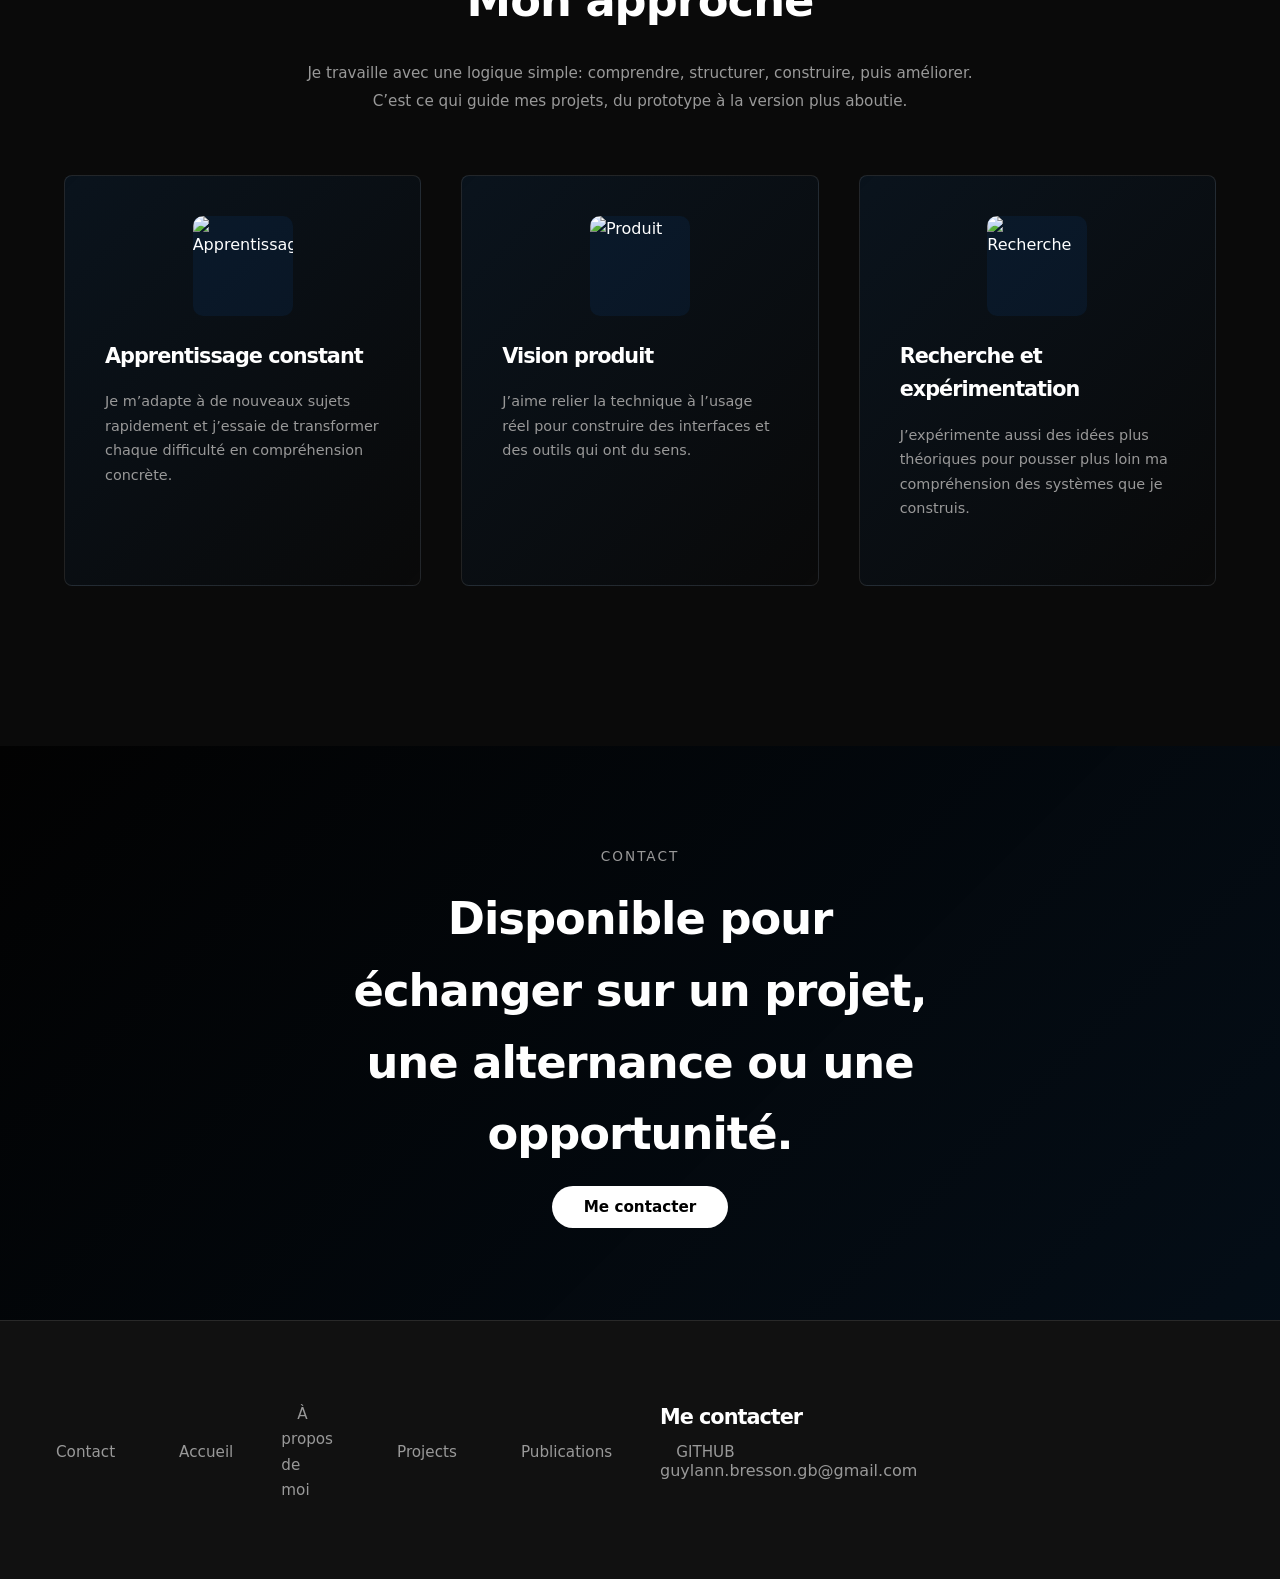
==== commit 4cb8dcb9: "fix: add buton for contact" ====
--- a/aproposdemoi.html
+++ b/aproposdemoi.html
@@ -231,6 +231,7 @@
 		<div class="footer-content">
 			<div class="footer-section">
 				<ul class="nav-menu">
+					<li><a href="contact.html" class="nav-link">Contact</a></li>
 					<li><a href="index.html" class="nav-link">Accueil</a></li>
 					<li><a href="#about" class="nav-link">À propos de moi</a></li>
 					<li><a href="index.html#projects" class="nav-link">Projects</a></li>
--- a/styles.css
+++ b/styles.css
@@ -38,8 +38,49 @@
   line-height: var(--line-height);
   color: var(--color-text);
   background-color: var(--color-dark-bg);
-  background-image: radial-gradient(circle at 20% 50%, rgba(10, 102, 194, 0.1) 0%, transparent 50%), 
-                    radial-gradient(circle at 80% 80%, rgba(10, 102, 194, 0.05) 0%, transparent 50%);
+}
+
+.contact-main {
+  display: flex;
+  justify-content: center;
+  align-items: flex-start;
+  min-height: 60vh;
+  padding: var(--spacing-xl) var(--spacing-lg);
+}
+
+.contact-section {
+  background: var(--color-dark);
+  border-radius: var(--border-radius);
+  box-shadow: 0 4px 24px var(--color-shadow);
+  padding: var(--spacing-xl);
+  max-width: 500px;
+  width: 100%;
+  color: var(--color-primary);
+}
+
+.contact-section h1 {
+  color: var(--color-accent);
+  margin-bottom: var(--spacing-lg);
+  font-size: 2rem;
+}
+
+.contact-list {
+  list-style: none;
+  margin-bottom: var(--spacing-lg);
+}
+
+.contact-list li {
+  margin-bottom: var(--spacing-md);
+  font-size: 1.1rem;
+}
+
+.contact-list a {
+  color: var(--color-accent);
+  text-decoration: none;
+}
+
+.contact-list a:hover {
+  text-decoration: underline;
 }
 
 .el {
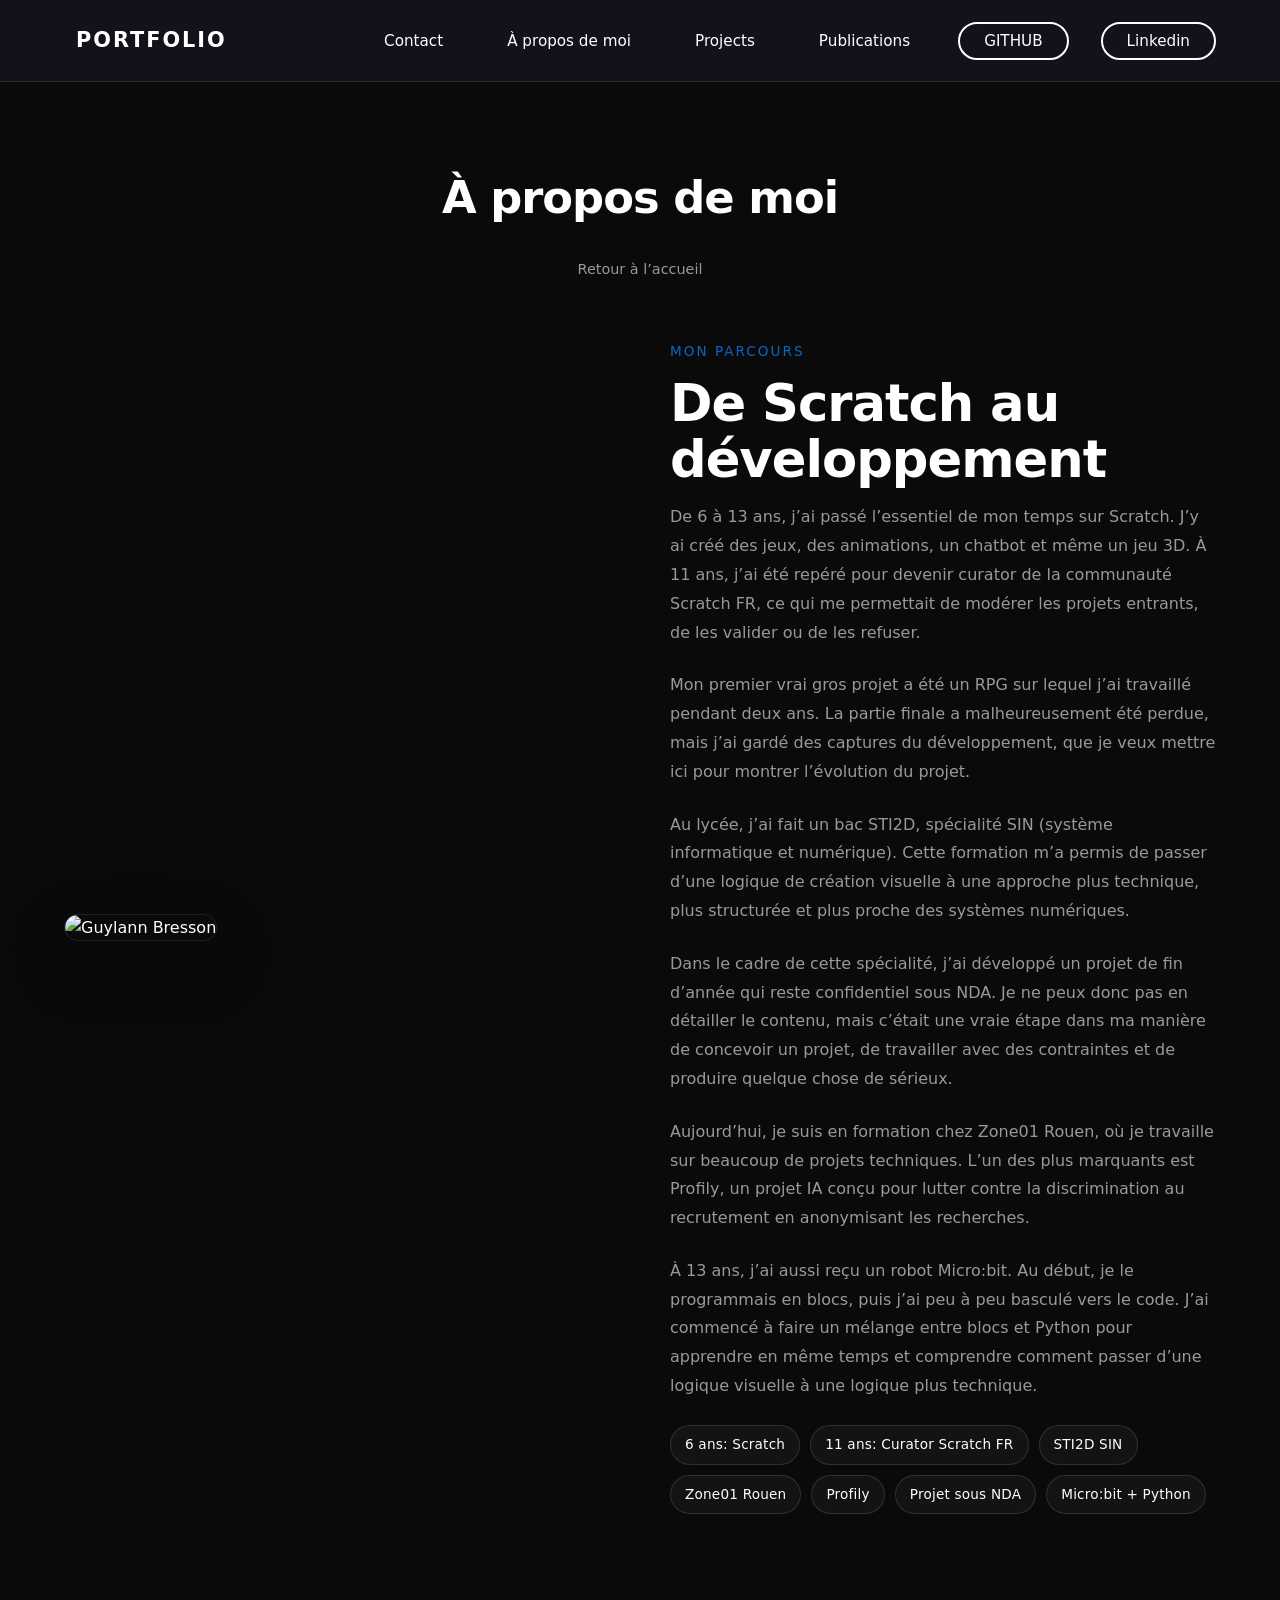
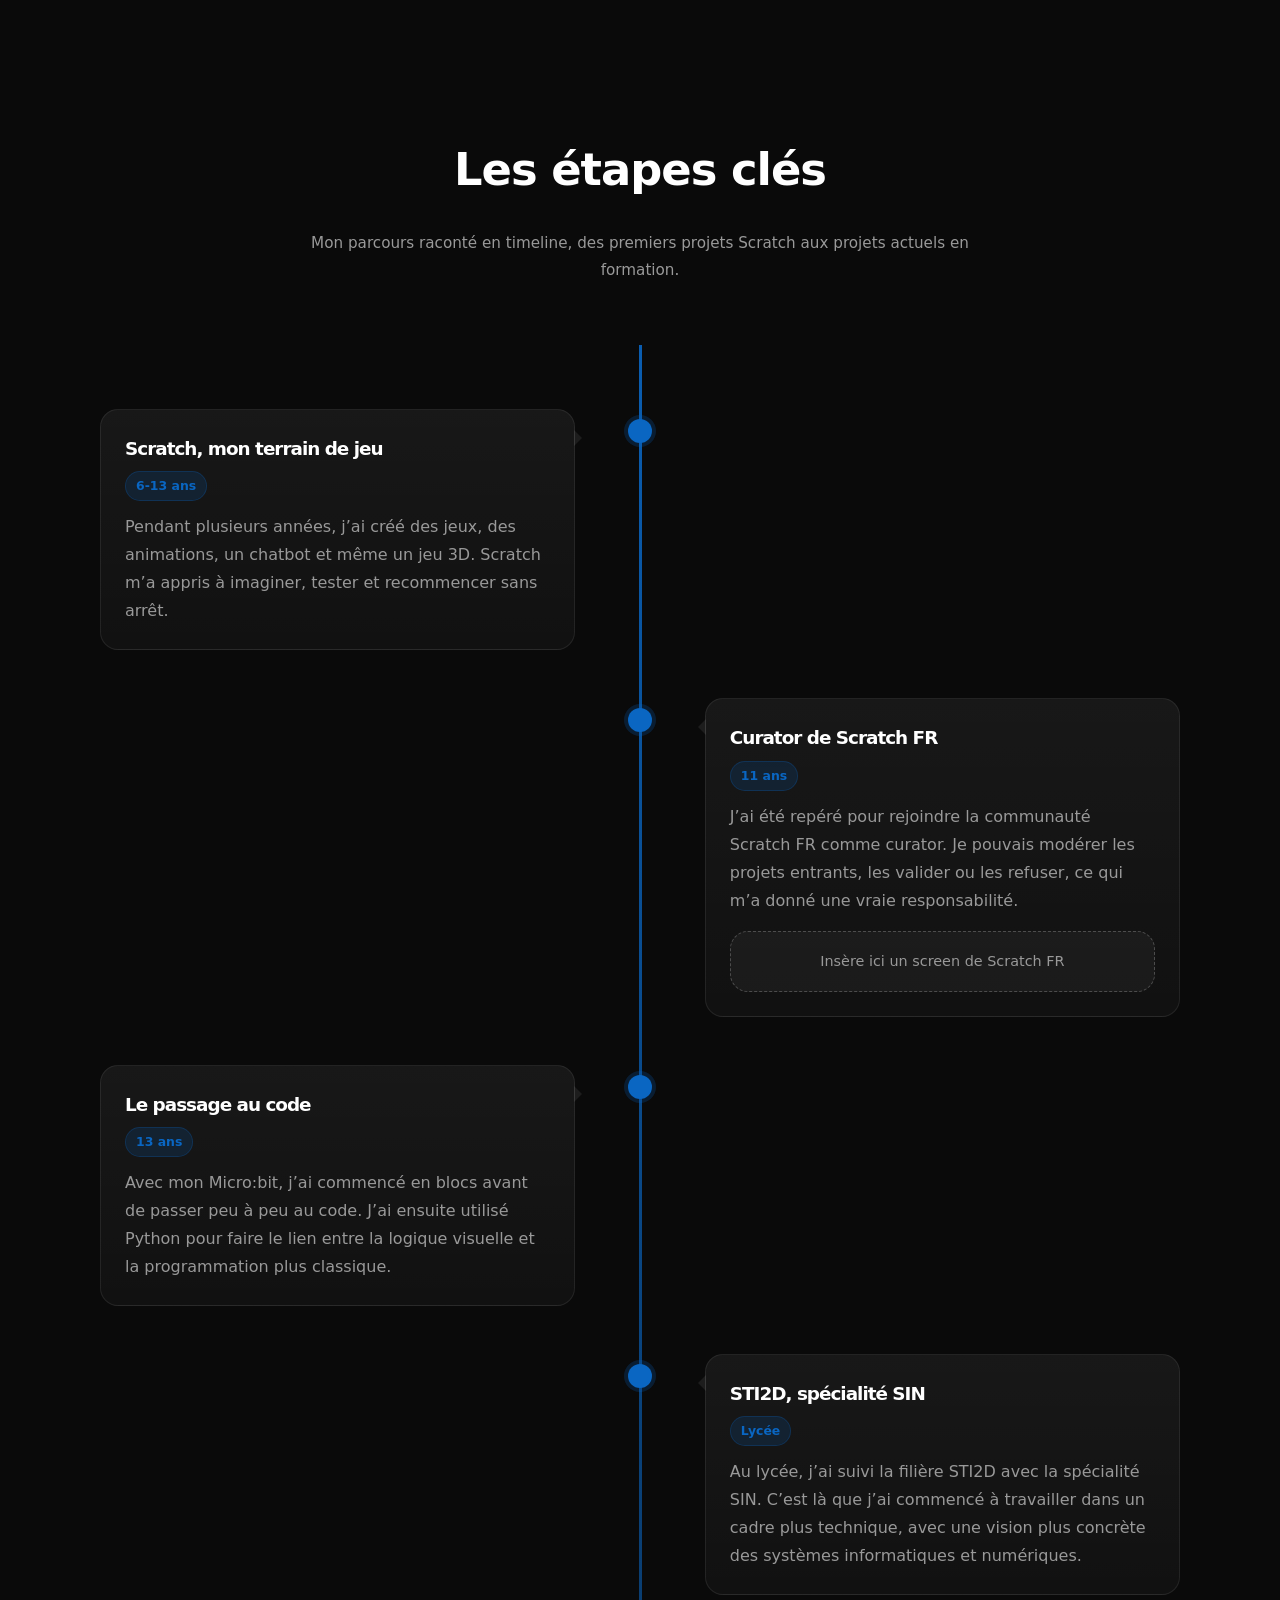
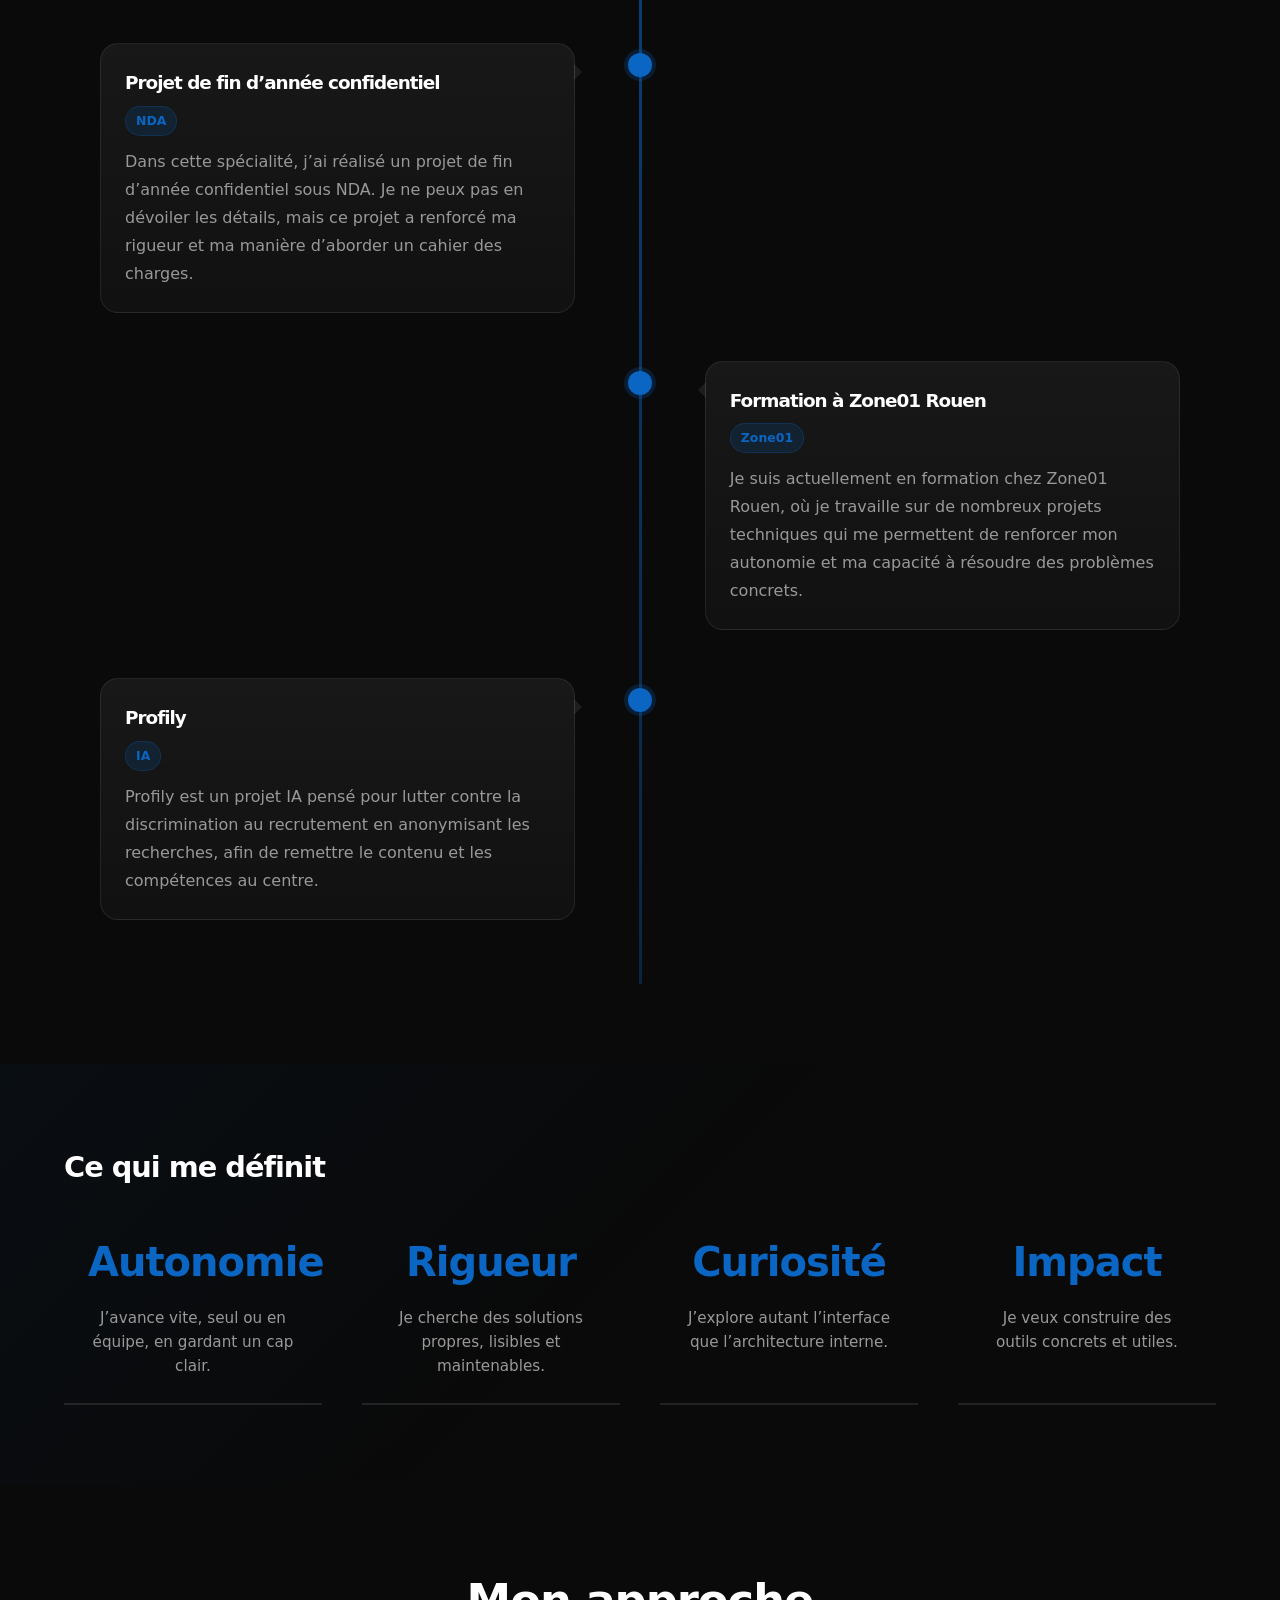
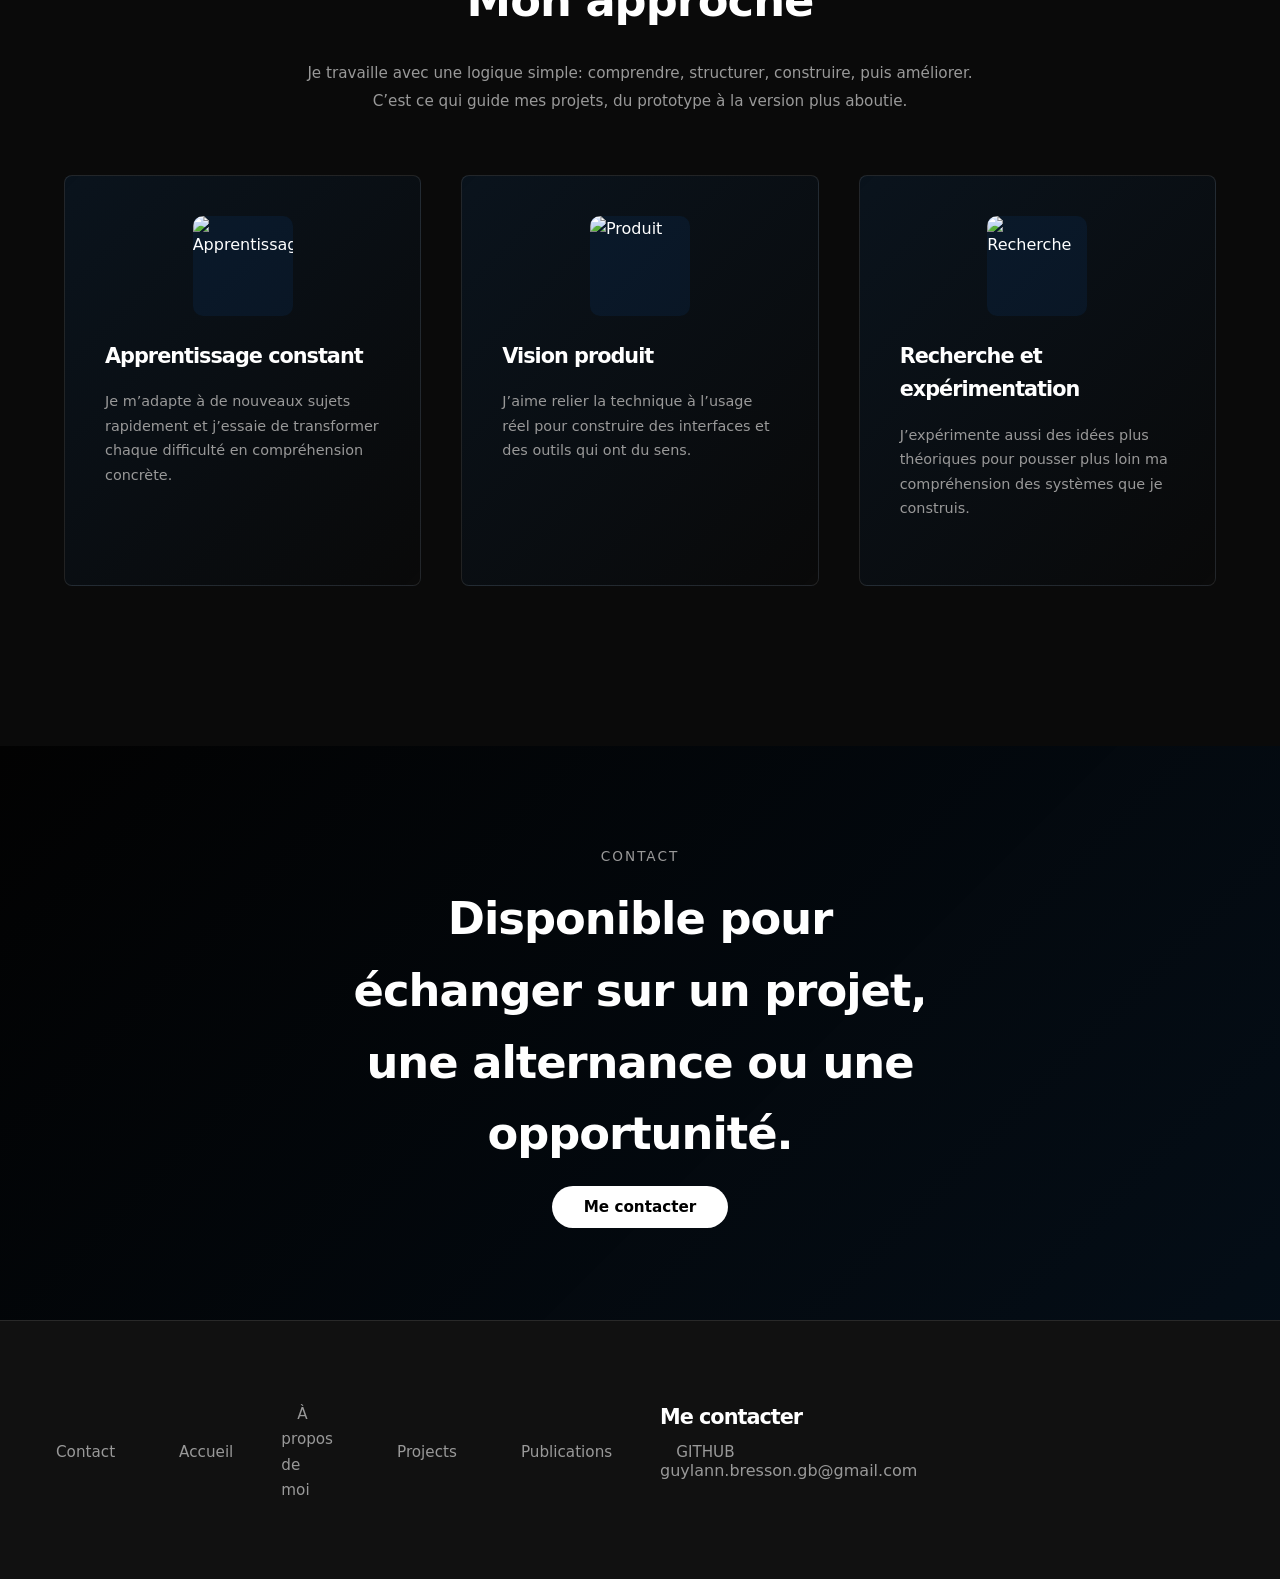
==== commit 071cf42c: "Update portfolio files and add new images and mairie project" ====
--- a/aproposdemoi.html
+++ b/aproposdemoi.html
@@ -12,22 +12,23 @@
 </head>
 <body>
 	<header class="header">
-		<nav class="navbar">
-			<div class="navbar-container">
-				<div class="navbar-logo">
-					<span class="logo-icon"></span>
-					<span class="logo-text">PORTFOLIO</span>
-				</div>
-				<ul class="nav-menu">
-					<li><a href="index.html" class="nav-link">Accueil</a></li>
-					<li><a href="#about" class="nav-link">À propos de moi</a></li>
-					<li><a href="index.html#projects" class="nav-link">Projects</a></li>
-					<li><a href="index.html#publications" class="nav-link">Publications</a></li>
-					<li><a href="https://github.com/nosserb" class="nav-link nav-contact">GITHUB</a></li>
-				</ul>
-			</div>
-		</nav>
-	</header>
+    <nav class="navbar">
+      <div class="navbar-container">
+        <div class="navbar-logo">
+          <span class="logo-icon"></span>
+          <span class="logo-text">PORTFOLIO</span>
+        </div>
+        <ul class="nav-menu">
+          <li><a href="contact.html" class="nav-link">Contact</a></li>
+          <li><a href="aproposdemoi.html" class="nav-link">À propos de moi</a></li>
+          <li><a href="projets.html" class="nav-link">Projects</a></li>
+          <li><a href="#publications" class="nav-link">Publications</a></li>
+          <li><a href="https://github.com/nosserb" class="nav-link nav-contact">GITHUB</a></li>
+          <li><a href="https://www.linkedin.com/in/guylann-bresson-19459b365/" class="nav-link nav-contact">Linkedin</a></li>
+        </ul>
+      </div>
+    </nav>
+  </header>
 
 	<div class="el" aria-hidden="true"></div>
 
--- a/styles.css
+++ b/styles.css
@@ -164,7 +164,7 @@
    HEADER & NAVIGATION
    ============================================================ */
 .header {
-  background-color: transparent;
+  background-color: rgba(20, 20, 30, 0.95); /* fond sombre, légèrement opaque */
   padding: var(--spacing-lg) 0;
   position: sticky;
   top: 0;
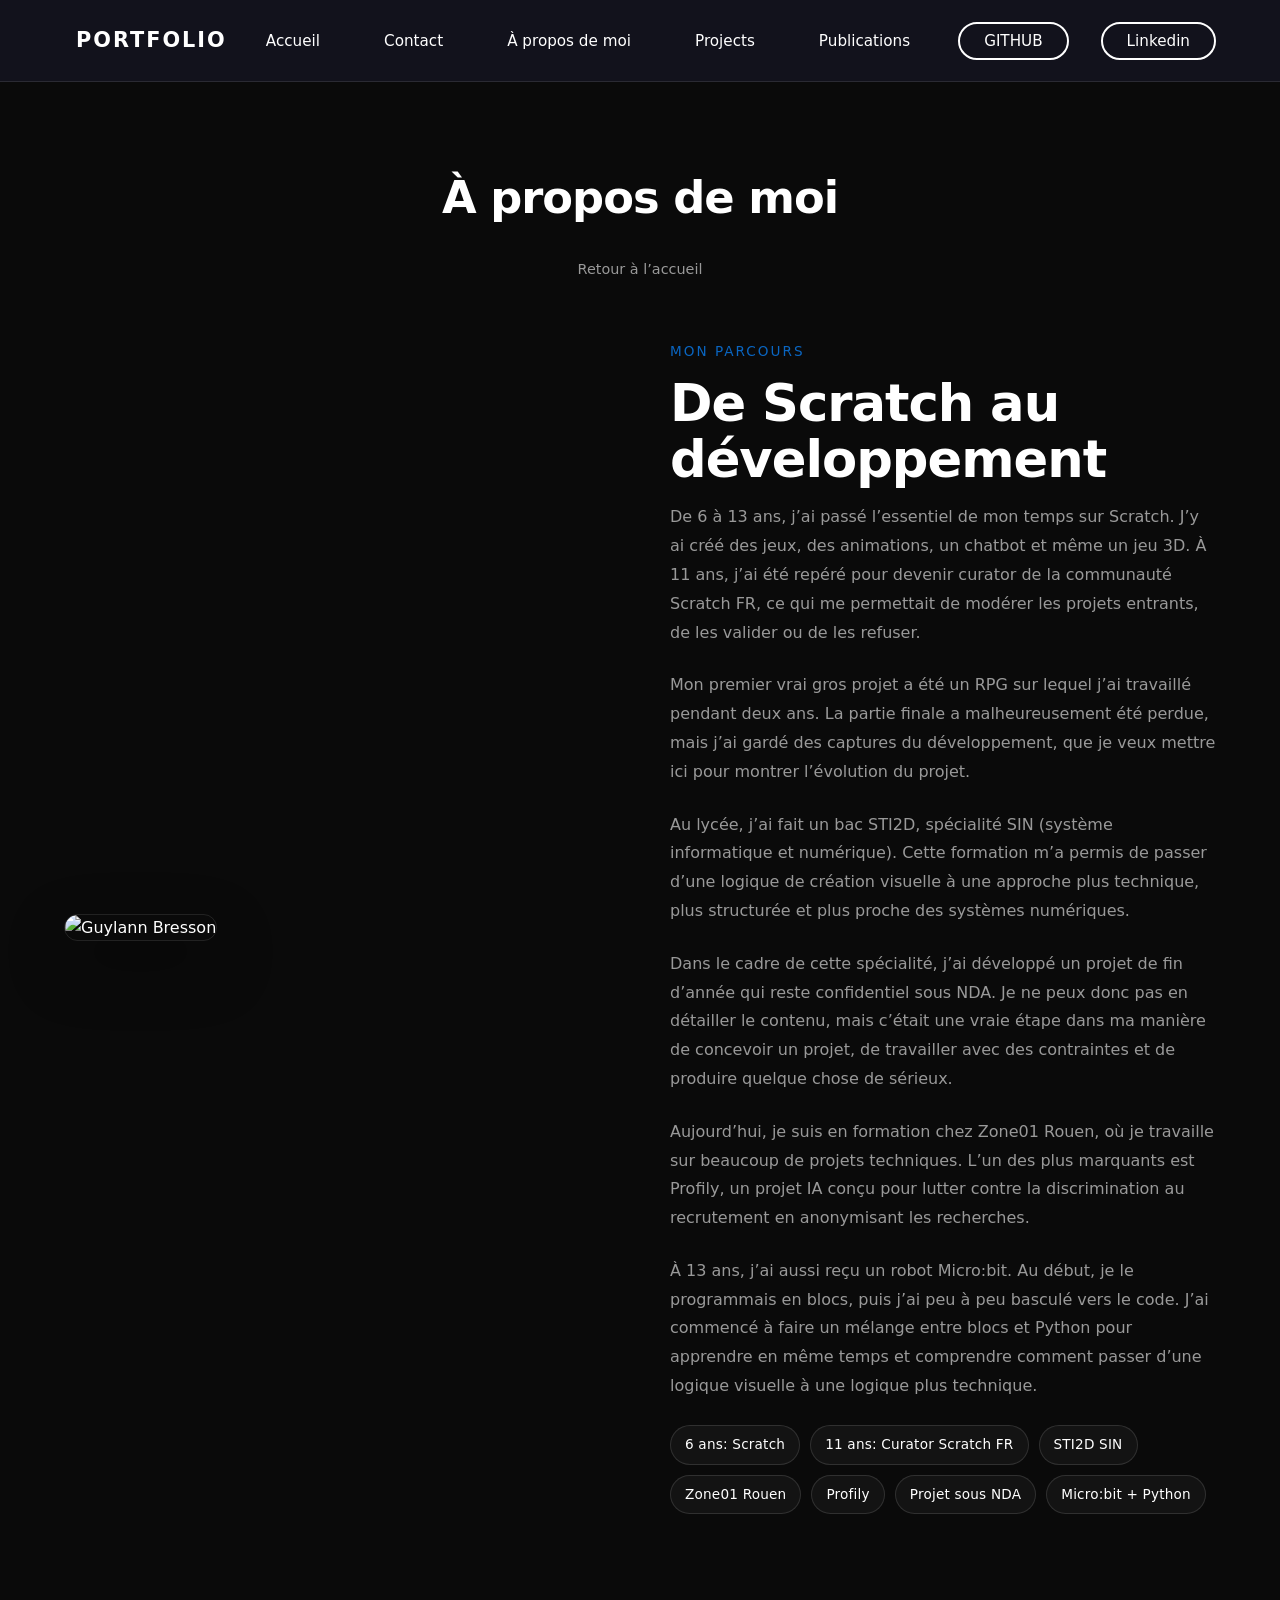
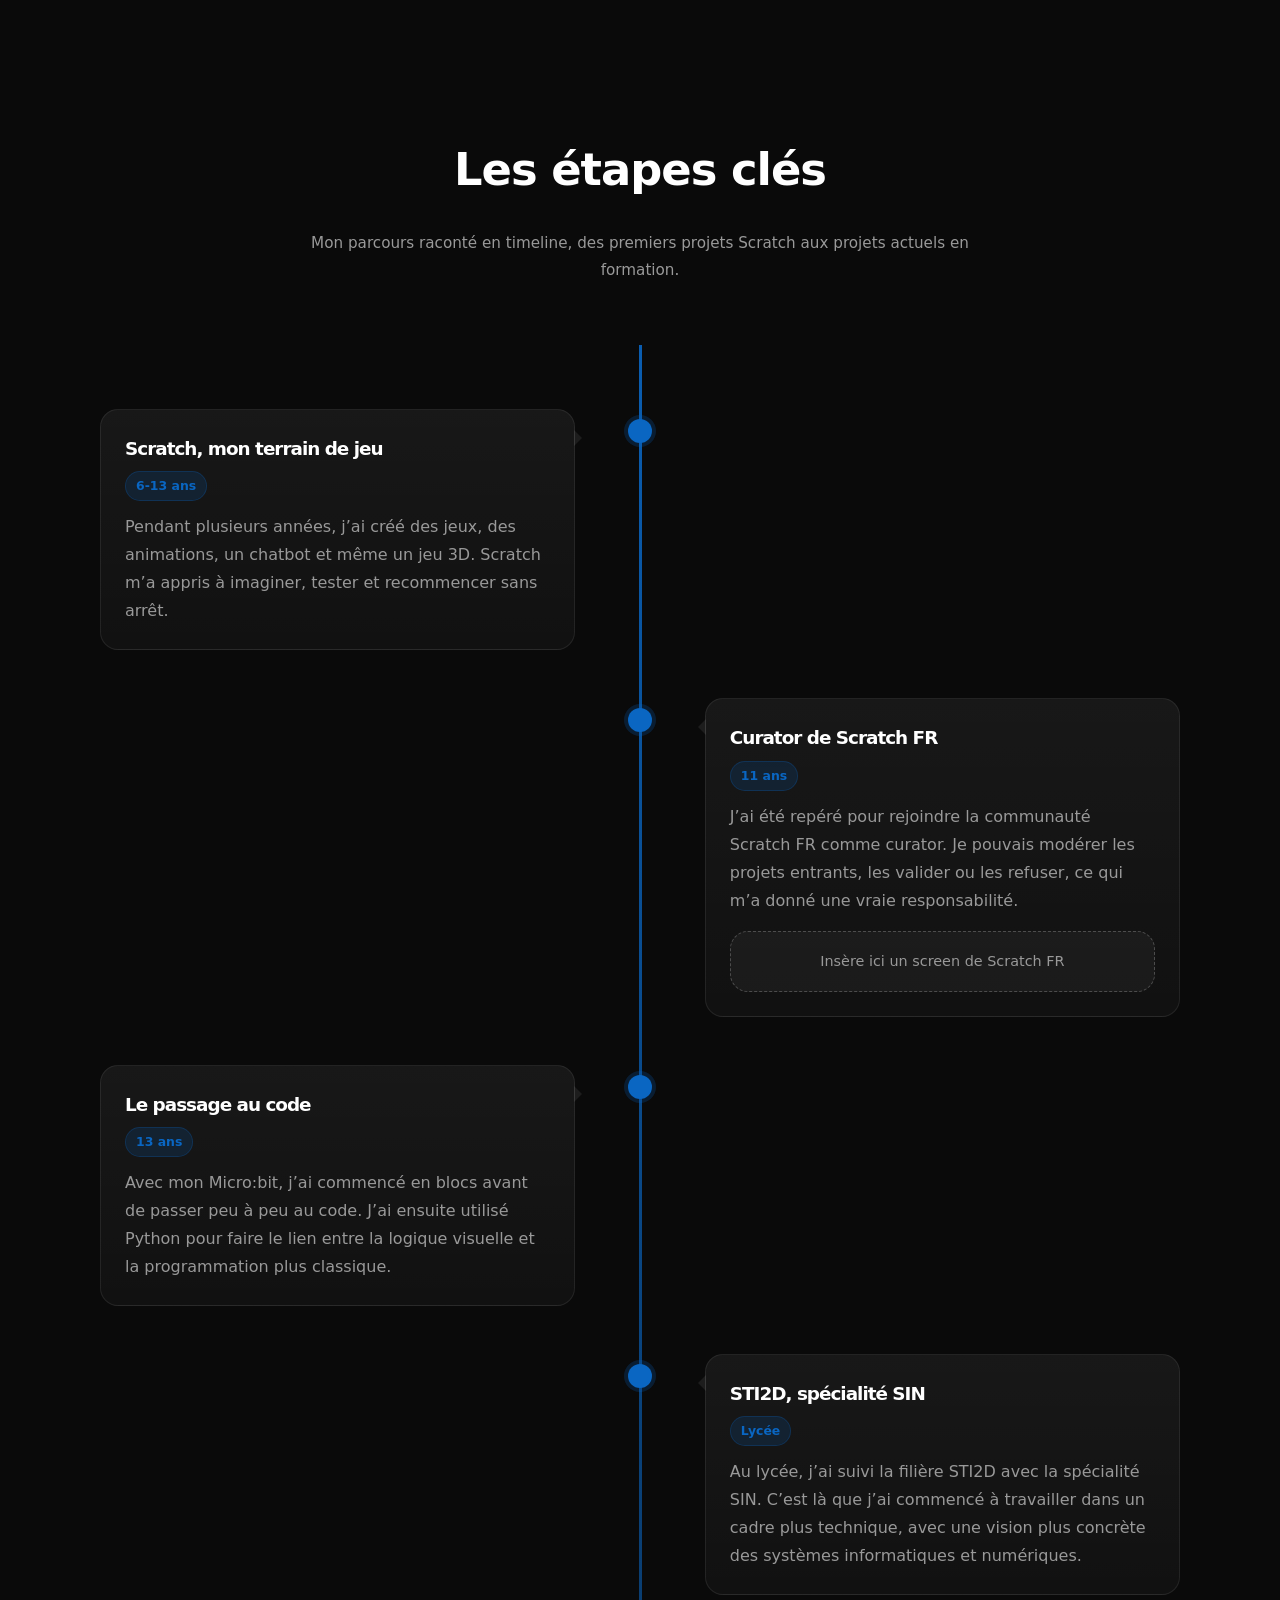
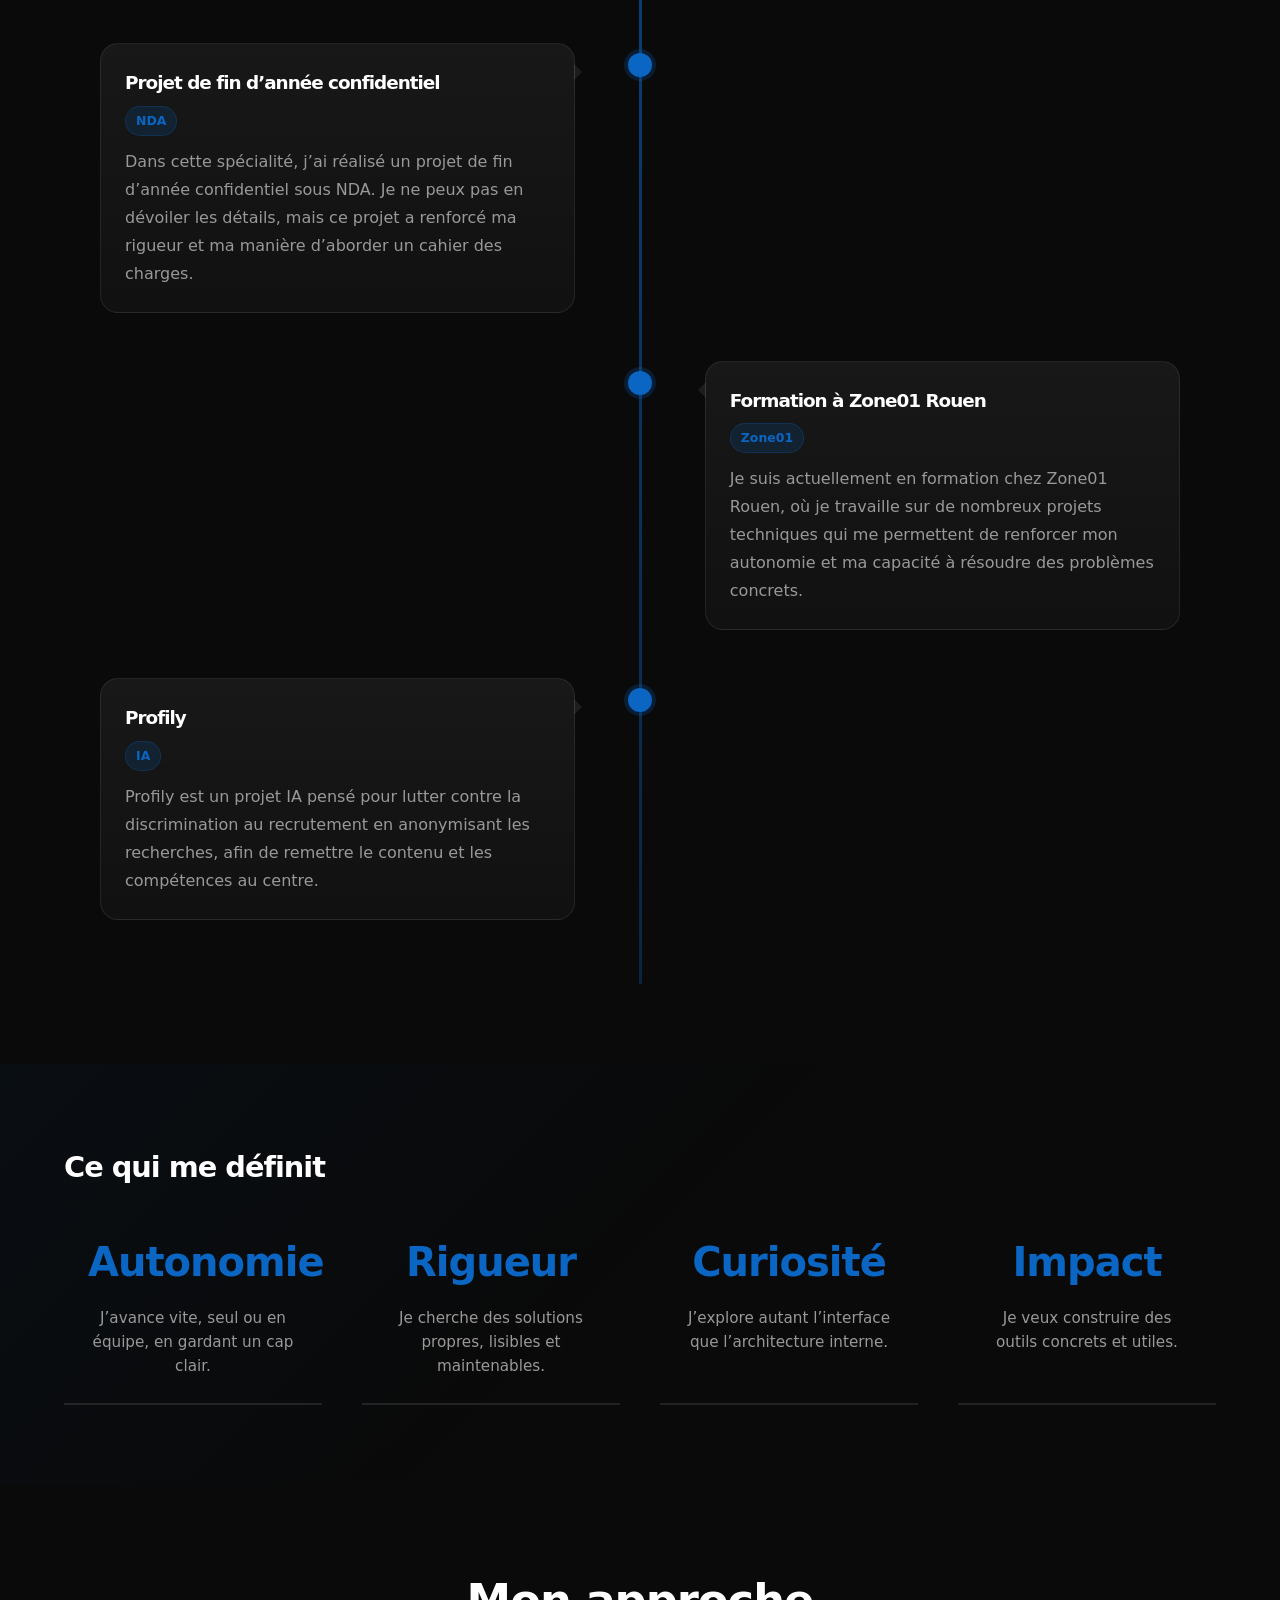
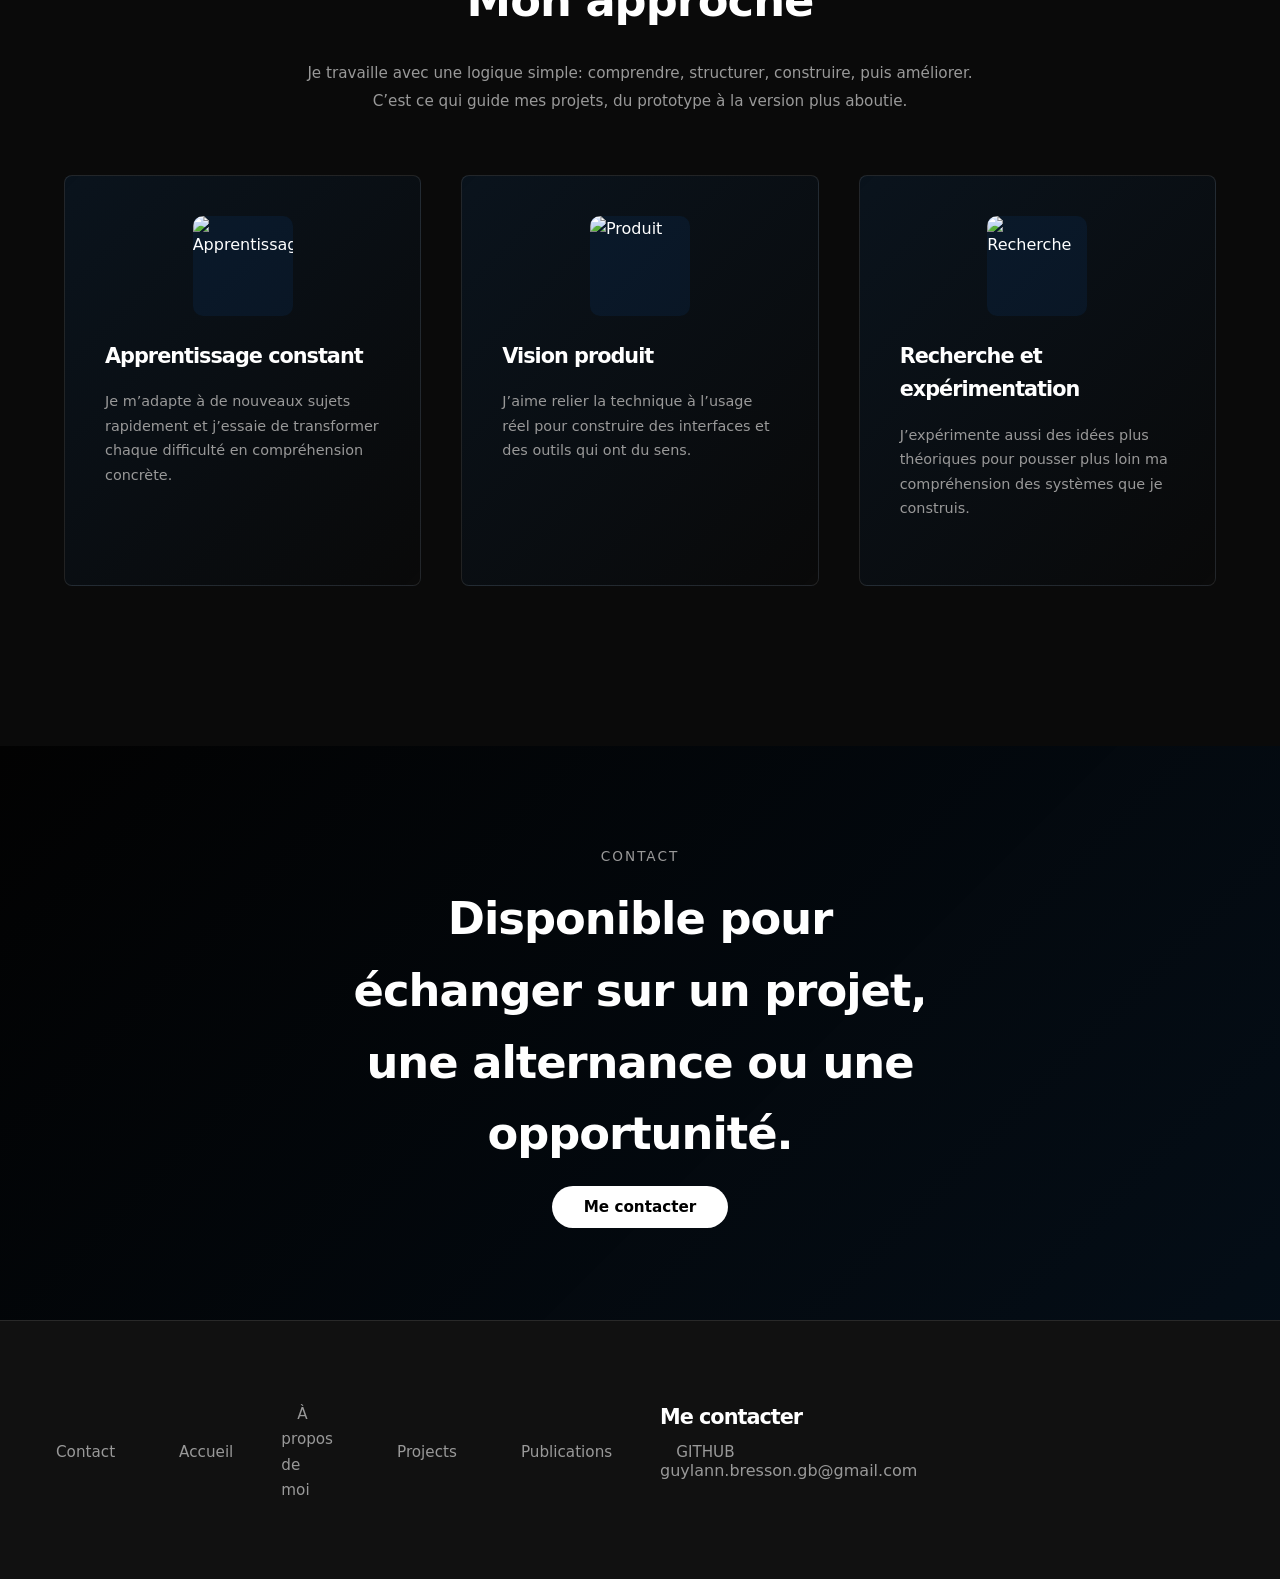
==== commit f1b0f45d: "fix: standardize headers with Accueil link and fix Publications link" ====
--- a/aproposdemoi.html
+++ b/aproposdemoi.html
@@ -19,6 +19,7 @@
           <span class="logo-text">PORTFOLIO</span>
         </div>
         <ul class="nav-menu">
+          <li><a href="index.html" class="nav-link">Accueil</a></li>
           <li><a href="contact.html" class="nav-link">Contact</a></li>
           <li><a href="aproposdemoi.html" class="nav-link">À propos de moi</a></li>
           <li><a href="projets.html" class="nav-link">Projects</a></li>
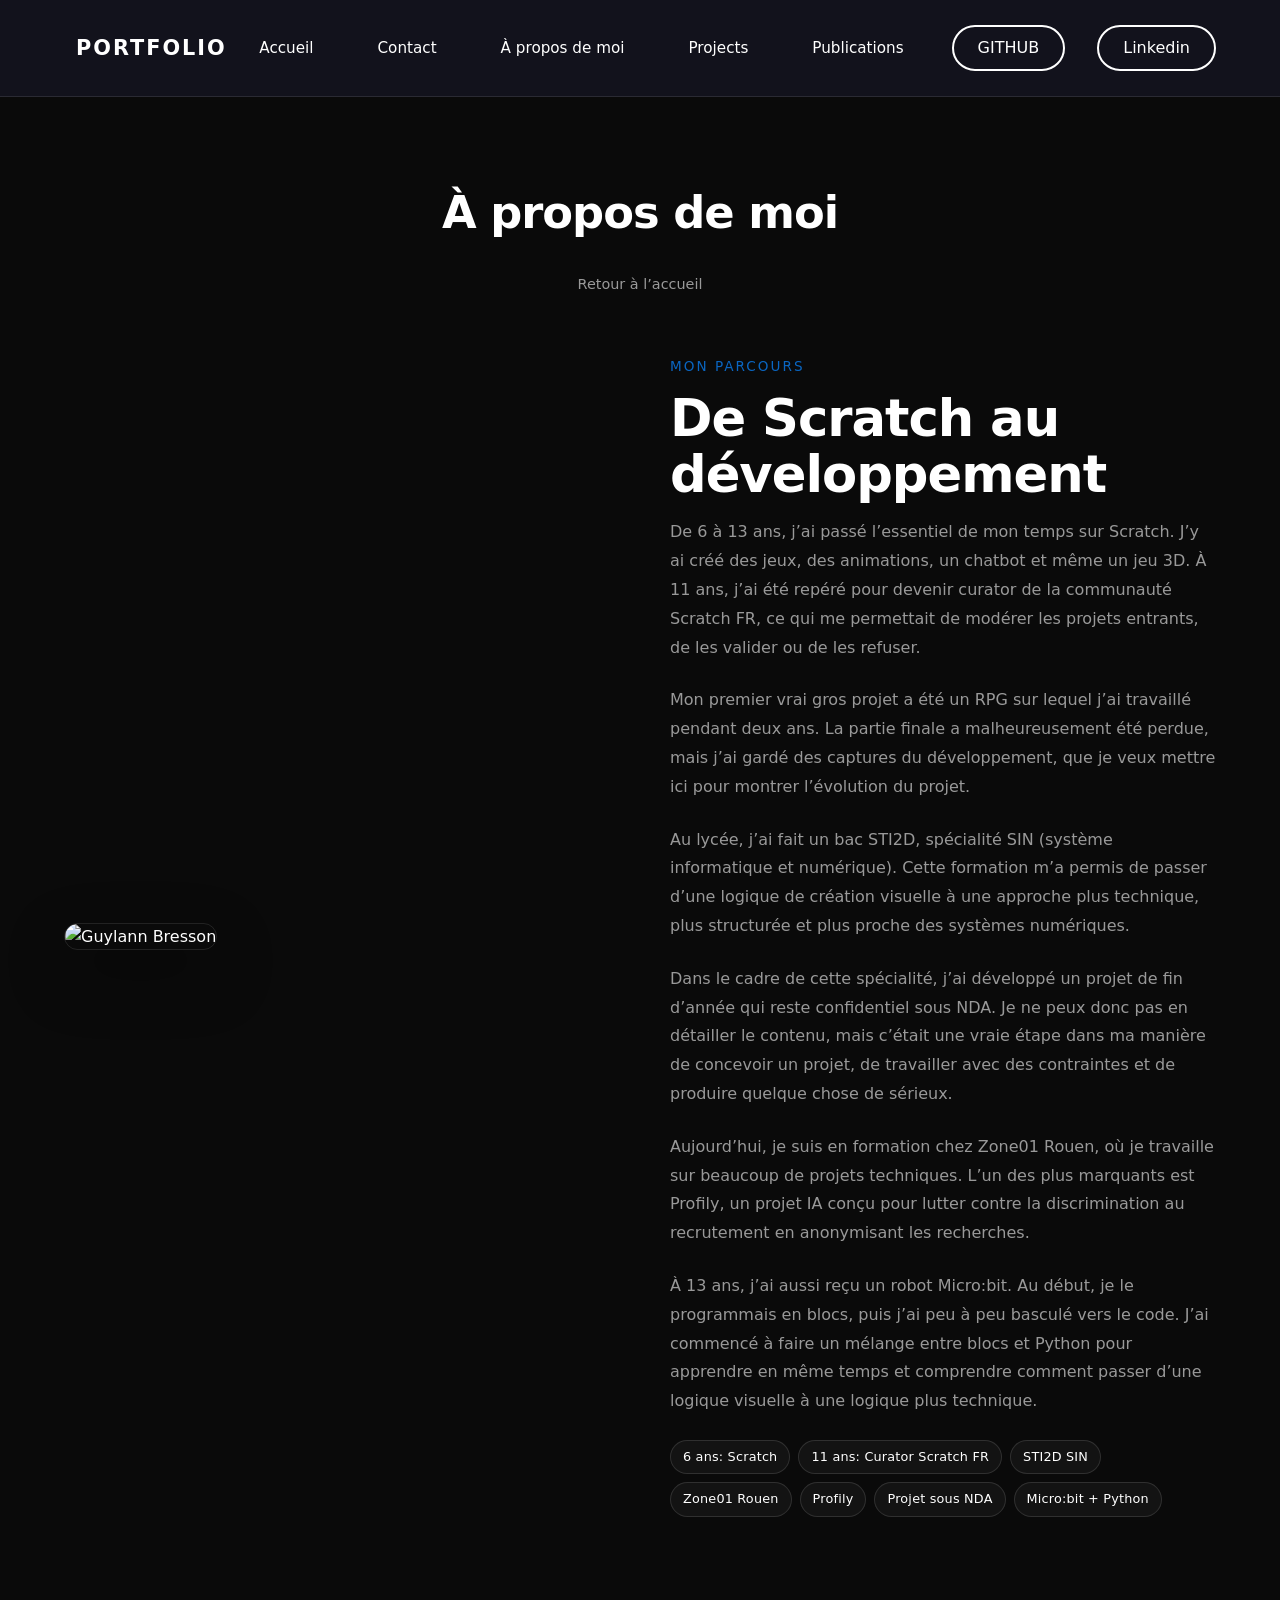
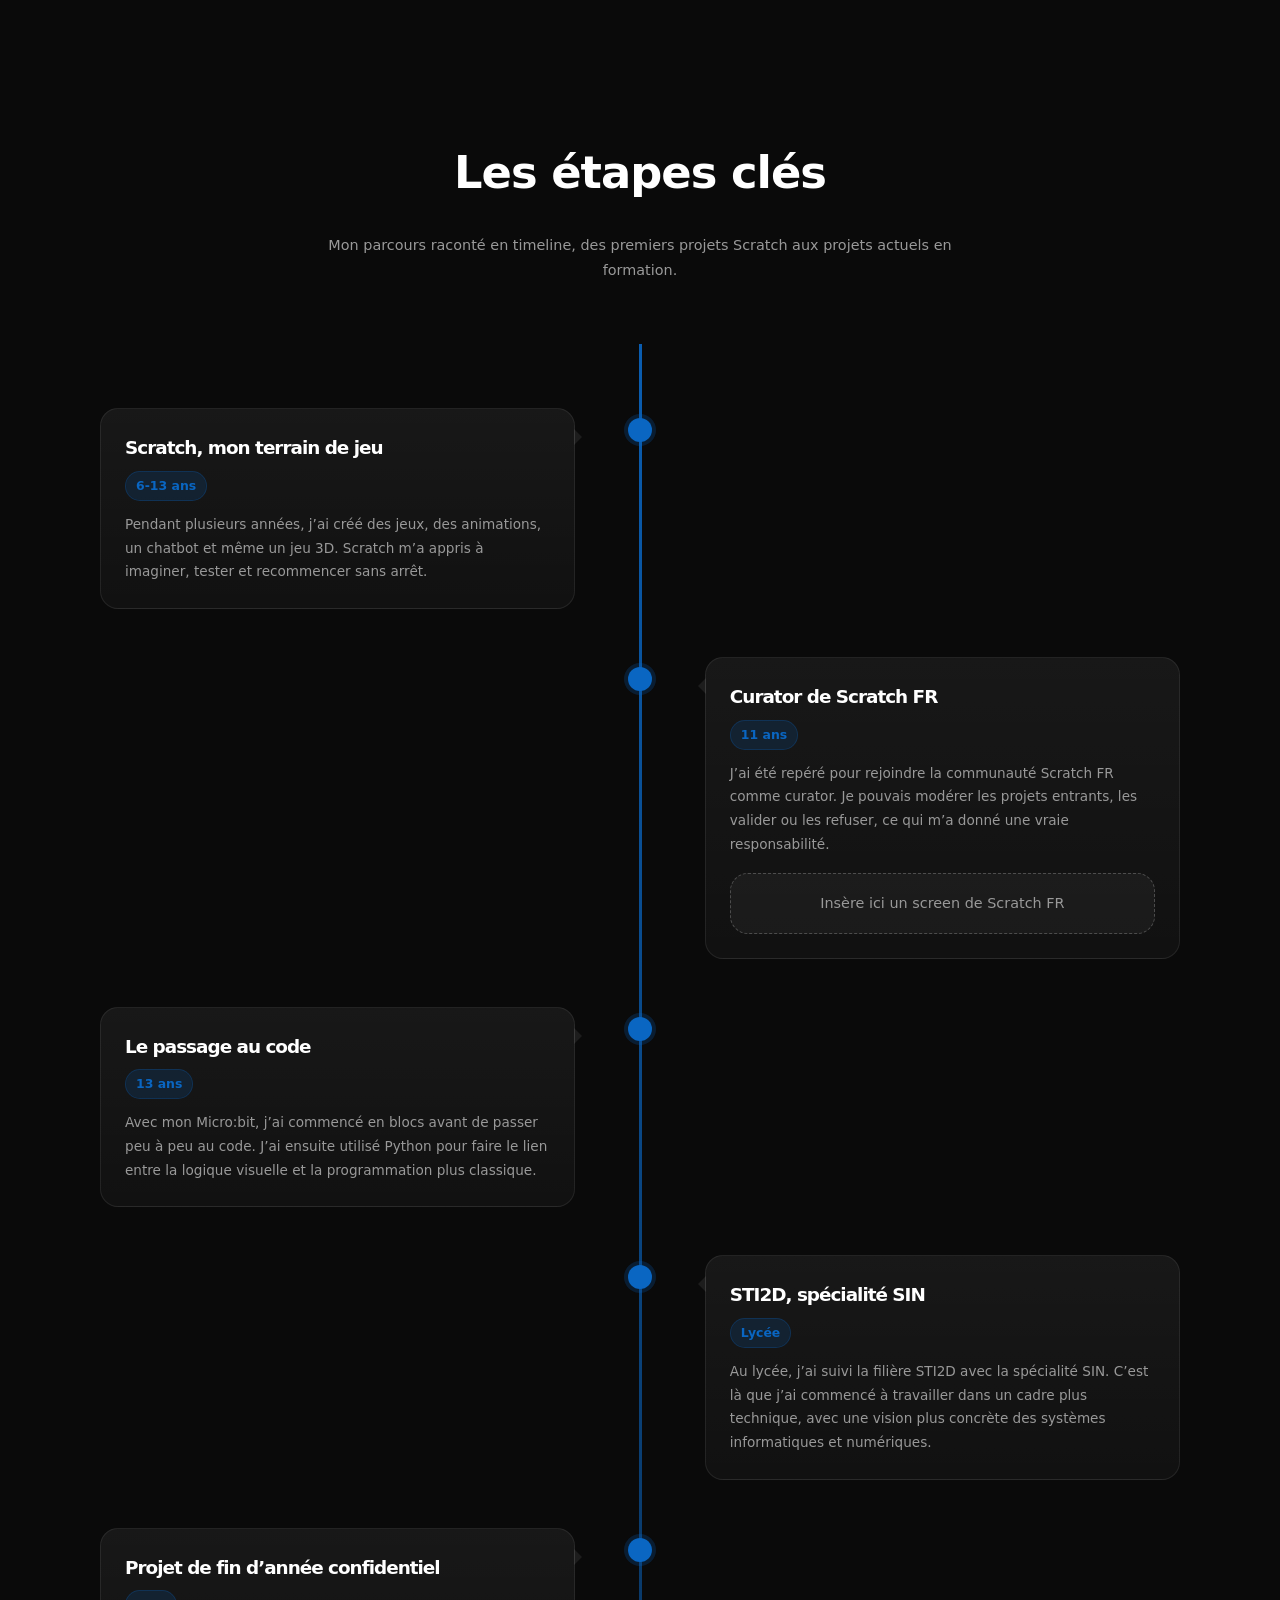
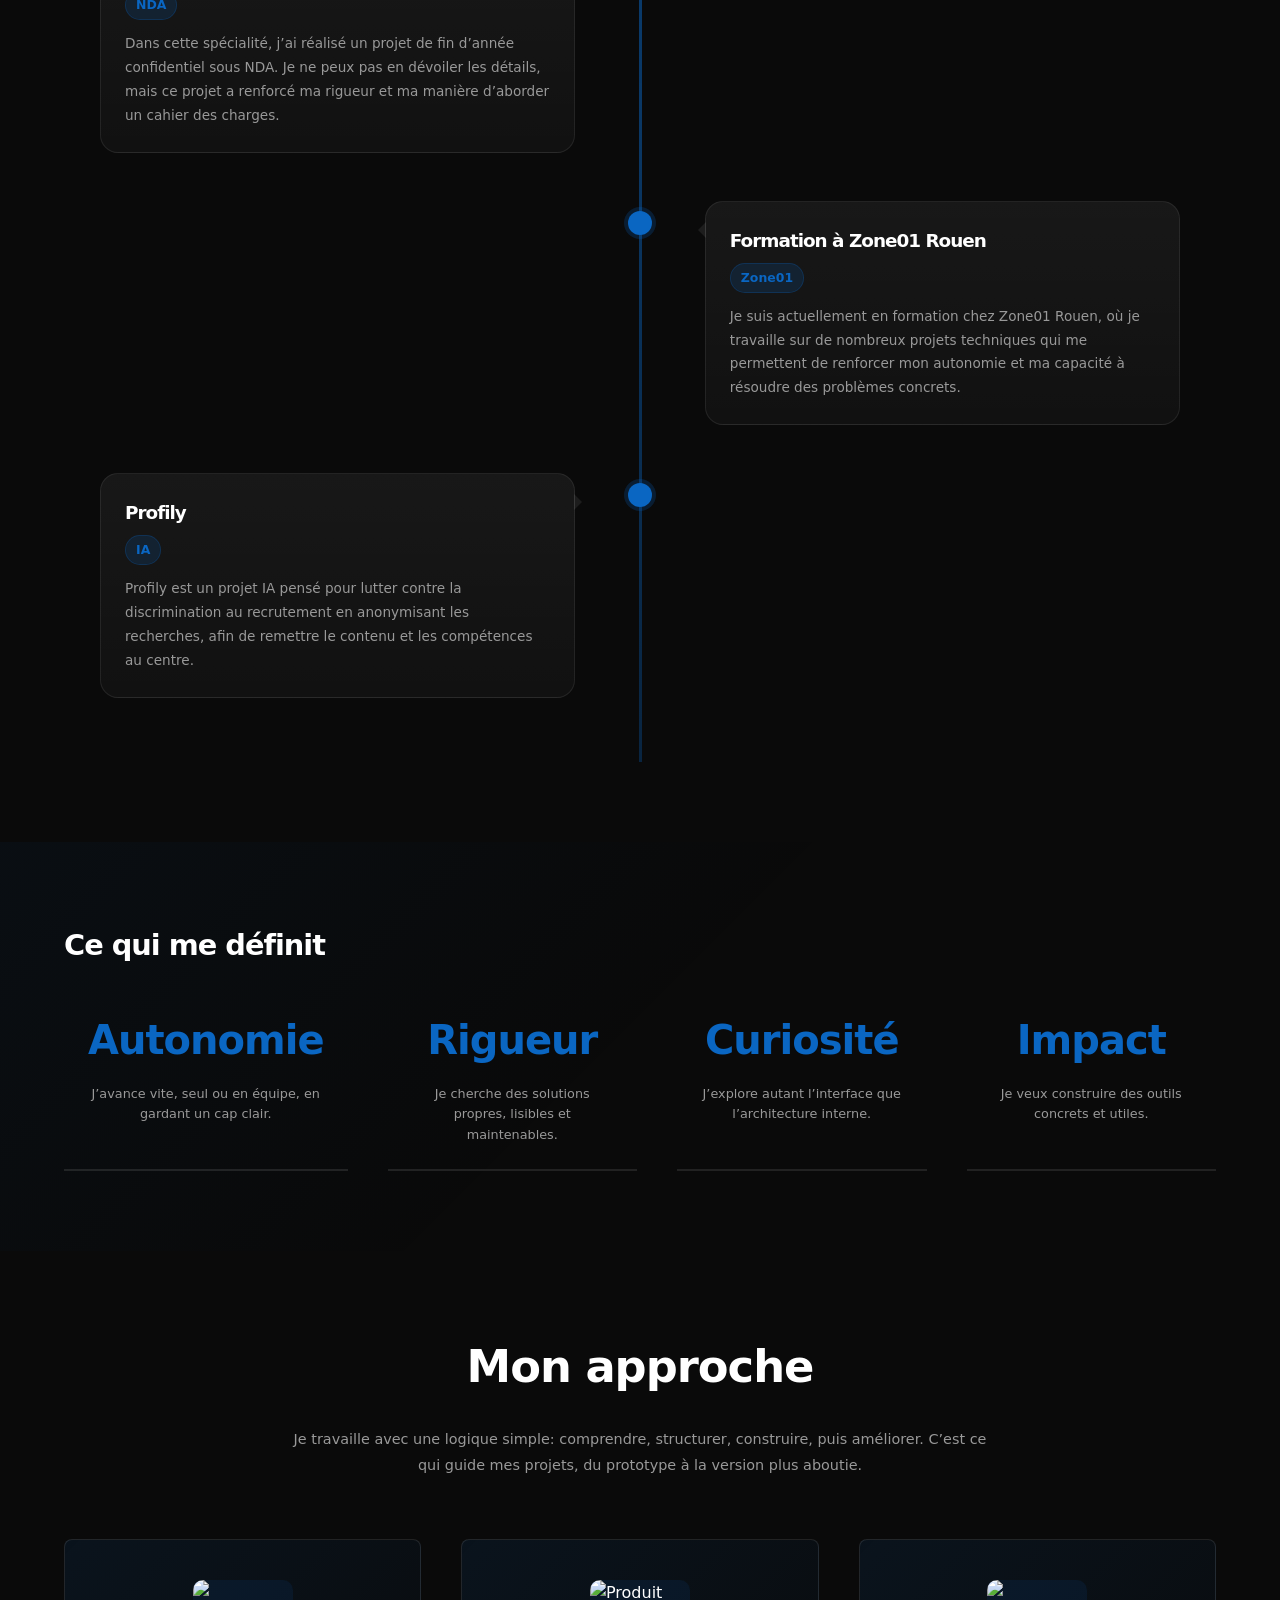
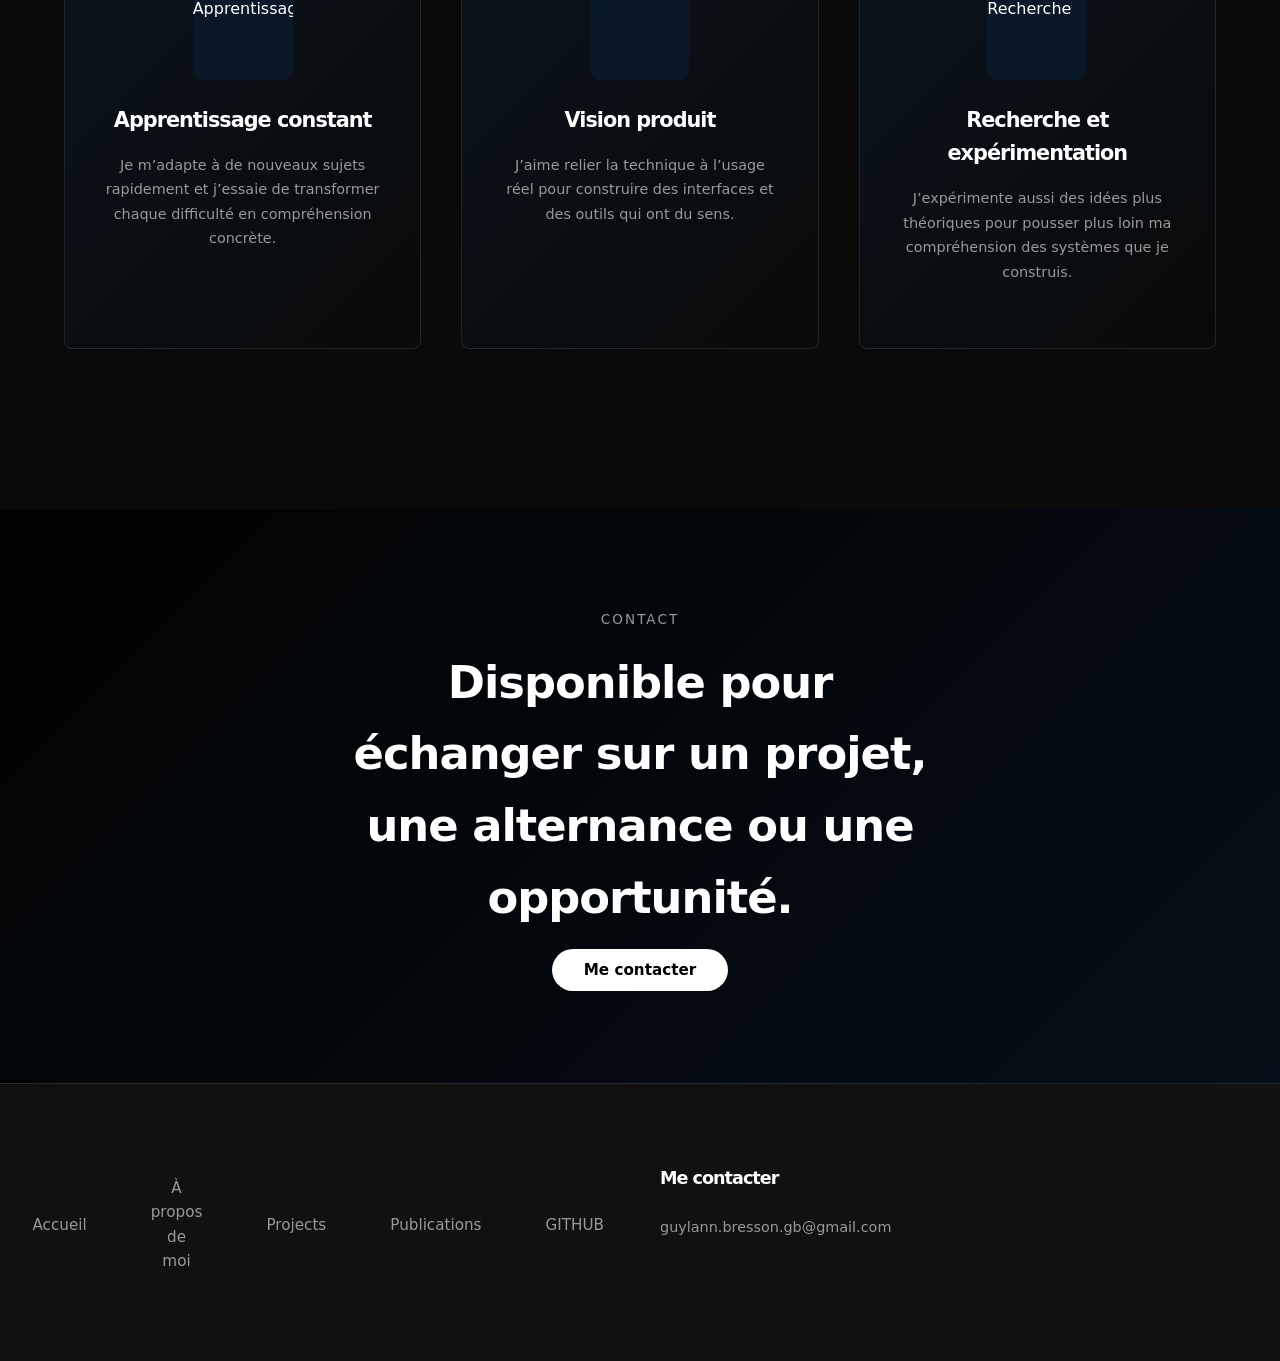
==== commit ae08479c: "fix : fix header" ====
--- a/aproposdemoi.html
+++ b/aproposdemoi.html
@@ -11,19 +11,24 @@
 	<link rel="icon" href="./public/img/favicon.png" />
 </head>
 <body>
-	<header class="header">
+  <header class="header">
     <nav class="navbar">
       <div class="navbar-container">
         <div class="navbar-logo">
           <span class="logo-icon"></span>
           <span class="logo-text">PORTFOLIO</span>
         </div>
-        <ul class="nav-menu">
+        <button class="hamburger-menu" id="hamburger" aria-label="Toggle menu" aria-expanded="false">
+          <span></span>
+          <span></span>
+          <span></span>
+        </button>
+        <ul class="nav-menu" id="nav-menu">
           <li><a href="index.html" class="nav-link">Accueil</a></li>
           <li><a href="contact.html" class="nav-link">Contact</a></li>
           <li><a href="aproposdemoi.html" class="nav-link">À propos de moi</a></li>
           <li><a href="projets.html" class="nav-link">Projects</a></li>
-          <li><a href="#publications" class="nav-link">Publications</a></li>
+          <li><a href="https://zenodo.org/records/18487035" class="nav-link">Publications</a></li>
           <li><a href="https://github.com/nosserb" class="nav-link nav-contact">GITHUB</a></li>
           <li><a href="https://www.linkedin.com/in/guylann-bresson-19459b365/" class="nav-link nav-contact">Linkedin</a></li>
         </ul>
--- a/styles.css
+++ b/styles.css
@@ -18,6 +18,11 @@
   --border-radius: 8px;
   --font-family: system-ui, -apple-system, "Segoe UI", Roboto, "Helvetica Neue", Arial, sans-serif;
   --line-height: 1.6;
+  
+  /* Font sizes fluides pour mobile-first */
+  --font-h1: clamp(1.8rem, 5vw, 3.5rem);
+  --font-h2: clamp(1.5rem, 4vw, 2.8rem);
+  --font-h3: clamp(1.2rem, 3vw, 1.8rem);
 }
 
 *,
@@ -118,22 +123,22 @@
 }
 
 h1 {
-  font-size: 3.5rem;
+  font-size: var(--font-h1);
   color: var(--color-text);
 }
 
 h2 {
-  font-size: 2.8rem;
+  font-size: var(--font-h2);
   color: var(--color-text);
 }
 
 h3 {
-  font-size: 1.8rem;
+  font-size: var(--font-h3);
   color: var(--color-text);
 }
 
 h4 {
-  font-size: 1.3rem;
+  font-size: clamp(1rem, 2vw, 1.3rem);
   color: var(--color-text);
 }
 
@@ -157,15 +162,21 @@
 .container {
   max-width: 1200px;
   margin: 0 auto;
-  padding: 0 var(--spacing-lg);
+  padding: 0 var(--spacing-md);
+}
+
+@media (min-width: 768px) {
+  .container {
+    padding: 0 var(--spacing-lg);
+  }
 }
 
 /* ============================================================
    HEADER & NAVIGATION
    ============================================================ */
 .header {
-  background-color: rgba(20, 20, 30, 0.95); /* fond sombre, légèrement opaque */
-  padding: var(--spacing-lg) 0;
+  background-color: rgba(20, 20, 30, 0.95);
+  padding: var(--spacing-md) 0;
   position: sticky;
   top: 0;
   z-index: 1000;
@@ -175,37 +186,108 @@
 .navbar-container {
   max-width: 1200px;
   margin: 0 auto;
-  padding: 0 var(--spacing-lg);
+  padding: 0 var(--spacing-md);
   display: flex;
   justify-content: space-between;
   align-items: center;
+  flex-wrap: wrap;
+  gap: var(--spacing-md);
 }
 
 .navbar-logo {
   display: flex;
   align-items: center;
   gap: var(--spacing-sm);
-  font-size: 1.3rem;
+  font-size: clamp(1rem, 2vw, 1.3rem);
   font-weight: 700;
   letter-spacing: 2px;
+  order: 1;
 }
 
 .logo-icon {
-  font-size: 1.8rem;
+  font-size: 1.5rem;
+}
+
+/* Hamburger Menu */
+.hamburger-menu {
+  display: flex;
+  flex-direction: column;
+  background: none;
+  border: none;
+  cursor: pointer;
+  padding: var(--spacing-sm);
+  order: 2;
+  align-items: center;
+  gap: 5px;
+}
+
+.hamburger-menu span {
+  display: block;
+  width: 25px;
+  height: 3px;
+  background-color: var(--color-text);
+  border-radius: 2px;
+  transition: all 0.3s ease;
+}
+
+.hamburger-menu.active span:nth-child(1) {
+  transform: rotate(45deg) translate(10px, 10px);
+}
+
+.hamburger-menu.active span:nth-child(2) {
+  opacity: 0;
+}
+
+.hamburger-menu.active span:nth-child(3) {
+  transform: rotate(-45deg) translate(7px, -8px);
+}
+
+@media (min-width: 768px) {
+  .hamburger-menu {
+    display: none;
+  }
 }
 
 .nav-menu {
   list-style: none;
-  display: flex;
-  gap: var(--spacing-xl);
+  display: none;
+  gap: var(--spacing-sm);
   align-items: center;
+  flex-wrap: wrap;
+  order: 3;
+  width: 100%;
+  justify-content: center;
+  padding: var(--spacing-md) 0;
+  background-color: rgba(10, 10, 15, 0.95);
+  flex-basis: 100%;
+}
+
+.nav-menu.active {
+  display: flex;
+}
+
+@media (min-width: 768px) {
+  .nav-menu {
+    display: flex !important;
+    gap: var(--spacing-xl);
+    width: auto;
+    justify-content: flex-end;
+    flex-wrap: nowrap;
+    order: 2;
+    padding: 0;
+    background-color: transparent;
+    flex-basis: auto;
+  }
 }
 
 .nav-link {
   color: var(--color-text);
-  font-size: 0.95rem;
+  font-size: clamp(0.8rem, 1vw, 0.95rem);
   font-weight: 500;
-  padding: var(--spacing-sm) var(--spacing-md);
+  padding: var(--spacing-xs) var(--spacing-sm);
+  transition: color 0.3s ease;
+  display: block;
+  text-align: center;
 }
 
 .nav-link:hover {
@@ -215,19 +297,60 @@
 .nav-contact {
   border: 2px solid var(--color-text);
   border-radius: 25px;
-  padding: 8px 24px;
+  padding: 6px 16px;
+  font-size: 0.75rem;
 }
 
 .nav-contact:hover {
   background-color: var(--color-text);
   color: var(--color-dark);
+}
+
+@media (min-width: 768px) {
+  .navbar-container {
+    padding: 0 var(--spacing-lg);
+    flex-wrap: nowrap;
+  }
+
+  .navbar-logo {
+    order: 1;
+    flex: 0 0 auto;
+  }
+
+  .nav-menu {
+    gap: var(--spacing-xl);
+    order: 2;
+    width: auto;
+    justify-content: flex-end;
+    flex-wrap: nowrap;
+  }
+
+  .nav-link {
+    padding: var(--spacing-sm) var(--spacing-md);
+    font-size: 0.95rem;
+  }
+
+  .nav-contact {
+    padding: 8px 24px;
+    font-size: inherit;
+  }
+
+  .header {
+    padding: var(--spacing-lg) 0;
+  }
 }
 
 /* ============================================================
    ABOUT SECTION
    ============================================================ */
 .about-section {
-  padding: 80px 0;
+  padding: var(--spacing-xl) 0;
+}
+
+@media (min-width: 768px) {
+  .about-section {
+    padding: 80px 0;
+  }
 }
 
 .section-title {
@@ -238,8 +361,14 @@
 .breadcrumb {
   text-align: center;
   color: var(--color-text-secondary);
-  margin-bottom: 60px;
+  margin-bottom: 30px;
   font-size: 0.9rem;
+}
+
+@media (min-width: 768px) {
+  .breadcrumb {
+    margin-bottom: 60px;
+  }
 }
 
 .breadcrumb a {
@@ -248,20 +377,34 @@
 
 .about-content {
   display: grid;
-  grid-template-columns: 1fr 1fr;
-  gap: 60px;
+  grid-template-columns: 1fr;
+  gap: var(--spacing-xl);
   align-items: center;
-  margin-bottom: 60px;
+  margin-bottom: var(--spacing-xl);
+}
+
+@media (min-width: 768px) {
+  .about-content {
+    grid-template-columns: 1fr 1fr;
+    gap: 60px;
+    margin-bottom: 60px;
+  }
 }
 
 .about-image img {
   width: 100%;
-  border-radius: 24px;
+  border-radius: 16px;
   object-fit: cover;
   box-shadow: 0 24px 60px rgba(0, 0, 0, 0.35);
   border: 1px solid var(--color-border);
 }
 
+@media (min-width: 768px) {
+  .about-image img {
+    border-radius: 24px;
+  }
+}
+
 .about-text {
   position: relative;
   padding: 0;
@@ -273,17 +416,23 @@
 
 .about-label {
   color: var(--color-accent);
-  font-size: 0.85rem;
+  font-size: 0.75rem;
   text-transform: uppercase;
   letter-spacing: 2px;
   margin-bottom: var(--spacing-sm);
   padding-top: 0;
 }
 
+@media (min-width: 768px) {
+  .about-label {
+    font-size: 0.85rem;
+  }
+}
+
 .about-heading {
   margin-bottom: var(--spacing-sm);
   line-height: 1.1;
-  font-size: clamp(2rem, 4vw, 3.2rem);
+  font-size: clamp(1.5rem, 4vw, 3.2rem);
 }
 
 .about-name {
@@ -292,7 +441,7 @@
 
 .about-role {
   color: var(--color-text);
-  font-size: 1.1rem;
+  font-size: clamp(0.95rem, 2vw, 1.1rem);
   font-weight: 600;
   margin-bottom: var(--spacing-md);
 }
@@ -358,8 +507,14 @@
    SKILLS SECTION
    ============================================================ */
 .skills-section {
-  padding: 80px 0;
+  padding: var(--spacing-xl) 0;
   background: linear-gradient(135deg, rgba(10, 102, 194, 0.05) 0%, transparent 50%);
+}
+
+@media (min-width: 768px) {
+  .skills-section {
+    padding: 80px 0;
+  }
 }
 
 .skills-title {
@@ -369,23 +524,42 @@
 .skills-subtitle {
   color: var(--color-text-secondary);
   max-width: 600px;
-  margin-bottom: 60px;
+  margin-bottom: 30px;
   line-height: 1.8;
+  font-size: 0.9rem;
+}
+
+@media (min-width: 768px) {
+  .skills-subtitle {
+    margin-bottom: 60px;
+  }
 }
 
 .skills-grid {
   display: grid;
-  grid-template-columns: repeat(auto-fit, minmax(300px, 1fr));
-  gap: 40px;
-  margin-bottom: 80px;
-}
-
+  grid-template-columns: 1fr;
+  gap: var(--spacing-lg);
+  margin-bottom: var(--spacing-xl);
+}
+
+@media (min-width: 640px) {
+  .skills-grid {
+    grid-template-columns: repeat(auto-fit, minmax(280px, 1fr));
+    gap: 40px;
+  }
+}
+
+@media (min-width: 1024px) {
+  .skills-grid {
+    margin-bottom: 80px;
+  }
+}
 
 .skill-header {
   display: flex;
   justify-content: space-between;
   margin-bottom: var(--spacing-md);
-  font-size: 0.95rem;
+  font-size: 0.9rem;
   font-weight: 600;
 }
 
@@ -413,43 +587,74 @@
    ============================================================ */
 .stats-grid {
   display: grid;
-  grid-template-columns: repeat(auto-fit, minmax(200px, 1fr));
-  gap: 40px;
+  grid-template-columns: repeat(2, 1fr);
+  gap: var(--spacing-lg);
+}
+
+@media (min-width: 768px) {
+  .stats-grid {
+    grid-template-columns: repeat(4, 1fr);
+    gap: 40px;
+  }
 }
 
 .stat-item {
   text-align: center;
-  padding: var(--spacing-lg);
+  padding: var(--spacing-md);
   border-bottom: 2px solid var(--color-border);
 }
 
+@media (min-width: 768px) {
+  .stat-item {
+    padding: var(--spacing-lg);
+  }
+}
+
 .stat-number {
-  font-size: 2.5rem;
+  font-size: clamp(1.8rem, 4vw, 2.5rem);
   color: var(--color-accent);
   margin-bottom: var(--spacing-sm);
 }
 
 .stat-label {
   color: var(--color-text-secondary);
-  font-size: 0.95rem;
+  font-size: clamp(0.8rem, 1vw, 0.95rem);
 }
 
 /* ============================================================
    PROJECTS SECTION
    ============================================================ */
 .projects-section {
-  padding: 80px 0;
+  padding: var(--spacing-xl) 0;
+}
+
+@media (min-width: 768px) {
+  .projects-section {
+    padding: 80px 0;
+  }
 }
 
 .timeline-section {
-  padding: 80px 0;
+  padding: var(--spacing-xl) 0;
+}
+
+@media (min-width: 768px) {
+  .timeline-section {
+    padding: 80px 0;
+  }
 }
 
 .cd-container {
   width: 100%;
   max-width: 1080px;
   margin: 0 auto;
-  padding: 8px 0 0;
+  padding: 8px var(--spacing-md) 0;
+}
+
+@media (min-width: 768px) {
+  .cd-container {
+    padding: 8px 0 0;
+  }
 }
 
 #cd-timeline {
@@ -468,9 +673,22 @@
   background: linear-gradient(180deg, rgba(10, 102, 194, 0.9), rgba(10, 102, 194, 0.3));
 }
 
+@media (min-width: 1170px) {
+  #cd-timeline::before {
+    left: 50%;
+    margin-left: -1.5px;
+  }
+}
+
 .cd-timeline-block {
   position: relative;
   margin: 2rem 0;
+}
+
+@media (min-width: 1170px) {
+  .cd-timeline-block {
+    margin: 3rem 0;
+  }
 }
 
 .cd-timeline-img {
@@ -484,6 +702,13 @@
   box-shadow: 0 0 0 4px rgba(10, 102, 194, 0.22);
 }
 
+@media (min-width: 1170px) {
+  .cd-timeline-img {
+    left: 50%;
+    margin-left: -12px;
+  }
+}
+
 .cd-timeline-content {
   position: relative;
   margin-left: 46px;
@@ -493,6 +718,14 @@
   border: 1px solid rgba(255, 255, 255, 0.08);
 }
 
+@media (min-width: 1170px) {
+  .cd-timeline-content {
+    width: 44%;
+    margin-left: 0;
+    padding: 24px;
+  }
+}
+
 .cd-timeline-content::before {
   content: "";
   position: absolute;
@@ -502,16 +735,40 @@
   border-right-color: rgba(255, 255, 255, 0.08);
 }
 
+@media (min-width: 1170px) {
+  .cd-timeline-content::before {
+    top: 20px;
+    left: 100%;
+    right: auto;
+    border-color: transparent;
+    border-left-color: rgba(255, 255, 255, 0.08);
+  }
+}
+
+@media (min-width: 1170px) {
+  .cd-timeline-block:nth-child(even) .cd-timeline-content {
+    margin-left: 56%;
+  }
+
+  .cd-timeline-block:nth-child(even) .cd-timeline-content::before {
+    left: auto;
+    right: 100%;
+    border-color: transparent;
+    border-right-color: rgba(255, 255, 255, 0.08);
+  }
+}
+
 .cd-timeline-content h3 {
   margin-top: 0;
   margin-bottom: 8px;
-  font-size: 1.15rem;
+  font-size: clamp(1rem, 2vw, 1.15rem);
 }
 
 .cd-timeline-content p {
   margin: 0;
   color: var(--color-text-secondary);
   line-height: 1.75;
+  font-size: clamp(0.85rem, 1vw, 0.95rem);
 }
 
 .cd-date {
@@ -526,72 +783,62 @@
   border: 1px solid rgba(10, 102, 194, 0.25);
 }
 
-@media only screen and (min-width: 1170px) {
-  #cd-timeline::before {
-    left: 50%;
-    margin-left: -1.5px;
-  }
-
-  .cd-timeline-block {
-    margin: 3rem 0;
-  }
-
-  .cd-timeline-img {
-    left: 50%;
-    margin-left: -12px;
-  }
-
-  .cd-timeline-content {
-    width: 44%;
-    margin-left: 0;
-    padding: 24px;
-  }
-
-  .cd-timeline-content::before {
-    top: 20px;
-    left: 100%;
-    right: auto;
-    border-color: transparent;
-    border-left-color: rgba(255, 255, 255, 0.08);
-  }
-
-  .cd-timeline-block:nth-child(even) .cd-timeline-content {
-    margin-left: 56%;
-  }
-
-  .cd-timeline-block:nth-child(even) .cd-timeline-content::before {
-    left: auto;
-    right: 100%;
-    border-color: transparent;
-    border-right-color: rgba(255, 255, 255, 0.08);
-  }
-}
-
 .section-subtitle {
   text-align: center;
   color: var(--color-text-secondary);
   max-width: 700px;
-  margin: 0 auto 60px;
+  margin: 0 auto 30px;
   line-height: 1.8;
-  font-size: 0.95rem;
+  font-size: 0.9rem;
+}
+
+@media (min-width: 768px) {
+  .section-subtitle {
+    margin: 0 auto 60px;
+  }
 }
 
 .projects-grid {
   display: grid;
-  grid-template-columns: repeat(auto-fit, minmax(320px, 1fr));
-  gap: 40px;
-  margin-bottom: 80px;
+  grid-template-columns: 1fr;
+  gap: var(--spacing-lg);
+  margin-bottom: var(--spacing-xl);
+}
+
+@media (min-width: 640px) {
+  .projects-grid {
+    grid-template-columns: repeat(auto-fit, minmax(300px, 1fr));
+    gap: 40px;
+  }
+}
+
+@media (min-width: 768px) {
+  .projects-grid {
+    margin-bottom: 80px;
+  }
 }
 
 .project-card {
   background: linear-gradient(135deg, rgba(10, 102, 194, 0.1) 0%, transparent 100%);
   border: 1px solid var(--color-border);
   border-radius: var(--border-radius);
-  padding: 40px;
+  padding: var(--spacing-lg);
   transition: all 0.3s ease;
   display: flex;
   flex-direction: column;
   height: 100%;
+}
+
+@media (min-width: 768px) {
+  .project-card {
+    padding: 40px;
+  }
+}
+
+.project-card:hover {
+  border-color: var(--color-accent);
+  transform: translateY(-5px);
+  box-shadow: 0 20px 40px rgba(10, 102, 194, 0.15);
 }
 
 .story-card {
@@ -631,14 +878,9 @@
   text-align: center;
 }
 
-.project-card:hover {
-  border-color: var(--color-accent);
-  transform: translateY(-5px);
-  box-shadow: 0 20px 40px rgba(10, 102, 194, 0.15);
-}
-
 .project-logo {
-  width: 100px;
+  width: 100%;
+  max-width: 100px;
   height: 100px;
   margin: 0 auto var(--spacing-lg);
   background: rgba(10, 102, 194, 0.1);
@@ -650,6 +892,8 @@
 }
 
 .project-logo1 {
+  width: 100%;
+  max-width: 100px;
   height: 100px;
   margin: 0 auto var(--spacing-lg);
   background: rgba(10, 102, 194, 0.1);
@@ -673,9 +917,10 @@
 }
 
 .project-title {
-  font-size: 1.3rem;
+  font-size: clamp(1.1rem, 2vw, 1.3rem);
   margin-bottom: var(--spacing-md);
   color: var(--color-text);
+  text-align: center;
 }
 
 .project-description {
@@ -684,6 +929,7 @@
   flex-grow: 1;
   line-height: 1.7;
   font-size: 0.9rem;
+  text-align: center;
 }
 
 .project-tags {
@@ -691,6 +937,7 @@
   flex-wrap: wrap;
   gap: var(--spacing-sm);
   margin-bottom: var(--spacing-lg);
+  justify-content: center;
 }
 
 .tag {
@@ -699,7 +946,7 @@
   color: var(--color-accent);
   padding: 6px 12px;
   border-radius: 20px;
-  font-size: 0.75rem;
+  font-size: 0.7rem;
   font-weight: 600;
   text-transform: uppercase;
   letter-spacing: 0.5px;
@@ -712,6 +959,8 @@
   font-size: 0.9rem;
   transition: all 0.3s ease;
   display: inline-block;
+  text-align: center;
+  align-self: center;
 }
 
 .project-link:hover {
@@ -723,27 +972,52 @@
    PUBLICATIONS SECTION
    ============================================================ */
 .publications-section {
-  padding: 80px 0;
+  padding: var(--spacing-xl) 0;
   background: linear-gradient(135deg, rgba(10, 102, 194, 0.03) 0%, transparent 100%);
+}
+
+@media (min-width: 768px) {
+  .publications-section {
+    padding: 80px 0;
+  }
 }
 
 .publications-grid {
   display: grid;
-  grid-template-columns: repeat(auto-fit, minmax(340px, 1fr));
-  gap: 40px;
-  margin-bottom: 80px;
+  grid-template-columns: 1fr;
+  gap: var(--spacing-lg);
+  margin-bottom: var(--spacing-xl);
+}
+
+@media (min-width: 640px) {
+  .publications-grid {
+    grid-template-columns: repeat(auto-fit, minmax(320px, 1fr));
+    gap: 40px;
+  }
+}
+
+@media (min-width: 768px) {
+  .publications-grid {
+    margin-bottom: 80px;
+  }
 }
 
 .publication-card {
   background: rgba(10, 10, 10, 0.8);
   border: 1px solid var(--color-border);
   border-radius: var(--border-radius);
-  padding: 40px;
+  padding: var(--spacing-lg);
   transition: all 0.3s ease;
   display: flex;
   flex-direction: column;
   height: 100%;
   backdrop-filter: blur(10px);
+}
+
+@media (min-width: 768px) {
+  .publication-card {
+    padding: 40px;
+  }
 }
 
 .publication-card:hover {
@@ -758,11 +1032,25 @@
   gap: var(--spacing-lg);
   margin-bottom: var(--spacing-lg);
   align-items: flex-start;
+  flex-direction: column;
+}
+
+@media (min-width: 640px) {
+  .publication-header {
+    flex-direction: row;
+  }
 }
 
 .publication-icon {
-  font-size: 2rem;
-  min-width: 60px;
+  font-size: 1.8rem;
+  min-width: 50px;
+}
+
+@media (min-width: 768px) {
+  .publication-icon {
+    font-size: 2rem;
+    min-width: 60px;
+  }
 }
 
 .publication-meta {
@@ -774,18 +1062,24 @@
 .publication-date {
   color: var(--color-accent);
   font-weight: 600;
-  font-size: 0.85rem;
+  font-size: 0.8rem;
+}
+
+@media (min-width: 768px) {
+  .publication-date {
+    font-size: 0.85rem;
+  }
 }
 
 .publication-type {
   color: var(--color-text-secondary);
-  font-size: 0.75rem;
+  font-size: 0.7rem;
   text-transform: uppercase;
   letter-spacing: 1px;
 }
 
 .publication-title {
-  font-size: 1.2rem;
+  font-size: clamp(1rem, 2vw, 1.2rem);
   margin-bottom: var(--spacing-md);
   color: var(--color-text);
   line-height: 1.4;
@@ -793,9 +1087,15 @@
 
 .publication-authors {
   color: var(--color-text-secondary);
-  font-size: 0.85rem;
+  font-size: 0.8rem;
   margin-bottom: var(--spacing-md);
   line-height: 1.6;
+}
+
+@media (min-width: 768px) {
+  .publication-authors {
+    font-size: 0.85rem;
+  }
 }
 
 .publication-authors strong {
@@ -807,7 +1107,13 @@
   margin-bottom: var(--spacing-lg);
   flex-grow: 1;
   line-height: 1.7;
-  font-size: 0.9rem;
+  font-size: 0.85rem;
+}
+
+@media (min-width: 768px) {
+  .publication-abstract {
+    font-size: 0.9rem;
+  }
 }
 
 .publication-tags {
@@ -823,37 +1129,58 @@
   color: #00d4ff;
   padding: 5px 12px;
   border-radius: 15px;
-  font-size: 0.7rem;
+  font-size: 0.65rem;
   font-weight: 600;
   text-transform: uppercase;
   letter-spacing: 0.5px;
   border: 1px solid rgba(0, 212, 255, 0.2);
 }
 
+@media (min-width: 768px) {
+  .pub-tag {
+    font-size: 0.7rem;
+  }
+}
+
 .publication-footer {
   display: flex;
   justify-content: space-between;
   align-items: center;
   padding-top: var(--spacing-lg);
   border-top: 1px solid var(--color-border);
+  flex-direction: column;
+  gap: var(--spacing-md);
+}
+
+@media (min-width: 640px) {
+  .publication-footer {
+    flex-direction: row;
+  }
 }
 
 .publication-doi {
   color: var(--color-text-secondary);
-  font-size: 0.75rem;
+  font-size: 0.7rem;
   font-family: 'Courier New', monospace;
+  word-break: break-all;
 }
 
 .publication-link {
   color: var(--color-accent);
   font-weight: 600;
-  font-size: 0.85rem;
+  font-size: 0.8rem;
   transition: all 0.3s ease;
   display: inline-flex;
   align-items: center;
   gap: 5px;
 }
 
+@media (min-width: 768px) {
+  .publication-link {
+    font-size: 0.85rem;
+  }
+}
+
 .publication-link:hover {
   color: #00d4ff;
   transform: translateX(5px);
@@ -863,11 +1190,17 @@
    CTA SECTION
    ============================================================ */
 .cta-section {
-  padding: 100px var(--spacing-lg);
+  padding: var(--spacing-xl) var(--spacing-md);
   background: linear-gradient(135deg, rgba(0, 0, 0, 0.5) 0%, rgba(10, 102, 194, 0.1) 100%), 
               url('https://via.placeholder.com/1200x400?text=CTA+Background') center/cover;
   text-align: center;
   position: relative;
+}
+
+@media (min-width: 768px) {
+  .cta-section {
+    padding: 100px var(--spacing-lg);
+  }
 }
 
 .cta-section::before {
@@ -885,10 +1218,16 @@
 
 .cta-label {
   color: var(--color-text-secondary);
-  font-size: 0.85rem;
+  font-size: 0.75rem;
   text-transform: uppercase;
   letter-spacing: 2px;
   margin-bottom: var(--spacing-md);
+}
+
+@media (min-width: 768px) {
+  .cta-label {
+    font-size: 0.85rem;
+  }
 }
 
 .cta-title {
@@ -903,21 +1242,42 @@
    ============================================================ */
 .footer {
   background-color: #111111;
-  padding: 80px var(--spacing-lg) 20px;
+  padding: var(--spacing-xl) var(--spacing-md) 20px;
   border-top: 1px solid var(--color-border);
+}
+
+@media (min-width: 768px) {
+  .footer {
+    padding: 80px var(--spacing-lg) 20px;
+  }
 }
 
 .footer-content {
   max-width: 1200px;
   margin: 0 auto;
   display: grid;
-  grid-template-columns: repeat(auto-fit, minmax(250px, 1fr));
-  gap: 40px;
-  margin-bottom: 40px;
+  grid-template-columns: 1fr;
+  gap: var(--spacing-lg);
+  margin-bottom: var(--spacing-lg);
+}
+
+@media (min-width: 640px) {
+  .footer-content {
+    grid-template-columns: repeat(2, 1fr);
+    gap: 40px;
+  }
+}
+
+@media (min-width: 1024px) {
+  .footer-content {
+    grid-template-columns: repeat(auto-fit, minmax(250px, 1fr));
+    margin-bottom: 40px;
+  }
 }
 
 .footer-section h4 {
   margin-bottom: var(--spacing-lg);
+  font-size: clamp(1rem, 2vw, 1.1rem);
 }
 
 .footer-section ul {
@@ -928,6 +1288,7 @@
   color: var(--color-text-secondary);
   margin-bottom: var(--spacing-md);
   transition: color 0.3s ease;
+  font-size: 0.9rem;
 }
 
 .footer-section a {
@@ -943,23 +1304,31 @@
   align-items: center;
   gap: var(--spacing-sm);
   margin-bottom: var(--spacing-lg);
-  font-size: 1rem;
+  font-size: 0.95rem;
   font-weight: 700;
 }
 
+@media (min-width: 768px) {
+  .footer-logo {
+    font-size: 1rem;
+  }
+}
+
 .studio-text {
-  font-size: 0.8rem;
+  font-size: 0.75rem;
 }
 
 .footer-section p {
   color: var(--color-text-secondary);
   margin-bottom: var(--spacing-lg);
   line-height: 1.8;
+  font-size: 0.9rem;
 }
 
 .social-links {
   display: flex;
   gap: var(--spacing-md);
+  flex-wrap: wrap;
 }
 
 .social-icon {
@@ -984,63 +1353,44 @@
   margin: 0 auto;
   text-align: center;
   color: var(--color-text-secondary);
-  font-size: 0.85rem;
+  font-size: 0.8rem;
   padding-top: var(--spacing-lg);
 }
 
+@media (min-width: 768px) {
+  .footer-bottom {
+    font-size: 0.85rem;
+  }
+}
+
 /* ============================================================
-   RESPONSIVE
+   ADDITIONAL RESPONSIVE TWEAKS
    ============================================================ */
-@media (max-width: 768px) {
-  h1 {
-    font-size: 2.5rem;
-  }
-
-  h2 {
-    font-size: 1.8rem;
+@media (max-width: 480px) {
+  .about-pills span {
+    padding: 5px 10px;
+    font-size: 0.65rem;
+  }
+
+  .project-card {
+    padding: var(--spacing-md);
+  }
+
+  .publication-card {
+    padding: var(--spacing-md);
   }
 
   .nav-menu {
-    gap: var(--spacing-md);
-  }
-
-  .about-content {
-    grid-template-columns: 1fr;
-    gap: 40px;
-  }
-
-  .about-text {
-    padding: 24px;
-  }
-
-  .skills-grid {
-    grid-template-columns: 1fr;
-  }
-
-  .stats-grid {
-    grid-template-columns: repeat(2, 1fr);
-  }
-
-  .projects-grid {
-    grid-template-columns: 1fr;
-  }
-
-  .publications-grid {
-    grid-template-columns: 1fr;
-  }
-
-  .cta-section {
-    padding: 60px var(--spacing-md);
-  }
-
-  .footer-content {
-    grid-template-columns: 1fr;
-  }
-}
-
+    font-size: 0.8rem;
+  }
+}
+
+/* ============================================================
+   SCROLLPORT (Horizontal scroll)
+   ============================================================ */
 .scrollport {
-  --scroll-gap: 2.5rem;
-  --scroll-padding: 2.5rem;
+  --scroll-gap: 1rem;
+  --scroll-padding: 1rem;
 
   -webkit-mask-image: linear-gradient(to right, transparent, #000 12%, #000 88%, transparent);
   mask-image: linear-gradient(to right, transparent, #000 12%, #000 88%, transparent);
@@ -1056,18 +1406,156 @@
 
 .scrollport > .project-card {
   flex: 0 0 auto;
-  width: min(88vw, 360px);
-  max-width: 360px;
+  width: min(92vw, 340px);
+  max-width: 340px;
   height: auto;
 }
 
+@media (min-width: 640px) {
+  .scrollport {
+    --scroll-gap: 1.5rem;
+    --scroll-padding: 1.5rem;
+  }
+
+  .scrollport > .project-card {
+    width: min(90vw, 350px);
+  }
+}
+
+@media (min-width: 768px) {
+  .scrollport {
+    --scroll-gap: 2.5rem;
+    --scroll-padding: 2.5rem;
+  }
+
+  .scrollport > .project-card {
+    width: min(88vw, 360px);
+  }
+}
+
+/* ============================================================
+   RESPONSIVE OPTIMIZATIONS
+   ============================================================ */
+
+/* Responsive buttons */
+.btn {
+  padding: 10px 24px;
+  border-radius: 25px;
+  font-size: 0.9rem;
+  font-weight: 600;
+  transition: all 0.3s ease;
+  max-width: 100%;
+  word-wrap: break-word;
+}
+
+@media (min-width: 768px) {
+  .btn {
+    padding: 12px 32px;
+    font-size: 0.95rem;
+  }
+}
+
+.btn-primary {
+  background-color: var(--color-text);
+  color: var(--color-dark);
+}
+
+.btn-primary:hover {
+  background-color: var(--color-accent);
+  color: var(--color-text);
+  transform: translateY(-2px);
+}
+
+.btn-light {
+  background-color: var(--color-text);
+  color: var(--color-dark);
+}
+
+.btn-light:hover {
+  background-color: var(--color-accent);
+  transform: translateY(-2px);
+}
+
+/* Responsive contact section */
+.contact-main {
+  display: flex;
+  justify-content: center;
+  align-items: flex-start;
+  min-height: 60vh;
+  padding: var(--spacing-lg) var(--spacing-md);
+}
+
+@media (min-width: 768px) {
+  .contact-main {
+    padding: var(--spacing-xl) var(--spacing-lg);
+  }
+}
+
+.contact-section {
+  background: var(--color-dark);
+  border-radius: var(--border-radius);
+  box-shadow: 0 4px 24px var(--color-shadow);
+  padding: var(--spacing-lg);
+  max-width: 500px;
+  width: 100%;
+  color: var(--color-primary);
+}
+
+@media (min-width: 768px) {
+  .contact-section {
+    padding: var(--spacing-xl);
+  }
+}
+
+.contact-section h1 {
+  color: var(--color-accent);
+  margin-bottom: var(--spacing-lg);
+  font-size: clamp(1.5rem, 4vw, 2rem);
+}
+
+.contact-list {
+  list-style: none;
+  margin-bottom: var(--spacing-lg);
+}
+
+.contact-list li {
+  margin-bottom: var(--spacing-md);
+  font-size: clamp(0.95rem, 1.5vw, 1.1rem);
+  word-break: break-word;
+}
+
+.contact-list a {
+  color: var(--color-accent);
+  text-decoration: none;
+}
+
+.contact-list a:hover {
+  text-decoration: underline;
+}
+
+/* Responsive pills */
+.about-pills {
+  display: flex;
+  flex-wrap: wrap;
+  gap: 8px;
+  margin-top: var(--spacing-lg);
+}
+
+.about-pills span {
+  display: inline-flex;
+  align-items: center;
+  padding: 6px 12px;
+  border-radius: 999px;
+  border: 1px solid rgba(255, 255, 255, 0.12);
+  background: rgba(255, 255, 255, 0.04);
+  color: var(--color-text);
+  font-size: clamp(0.7rem, 1vw, 0.85rem);
+  letter-spacing: 0.2px;
+}
+
+/* Legacy responsive media queries cleanup */
 @media (max-width: 768px) {
-  .scrollport {
-    --scroll-gap: 1rem;
-    --scroll-padding: 1rem;
-  }
-
-  .scrollport > .project-card {
-    width: min(92vw, 340px);
-  }
-}
+  .contact-main {
+    padding: var(--spacing-lg) var(--spacing-md);
+  }
+}
